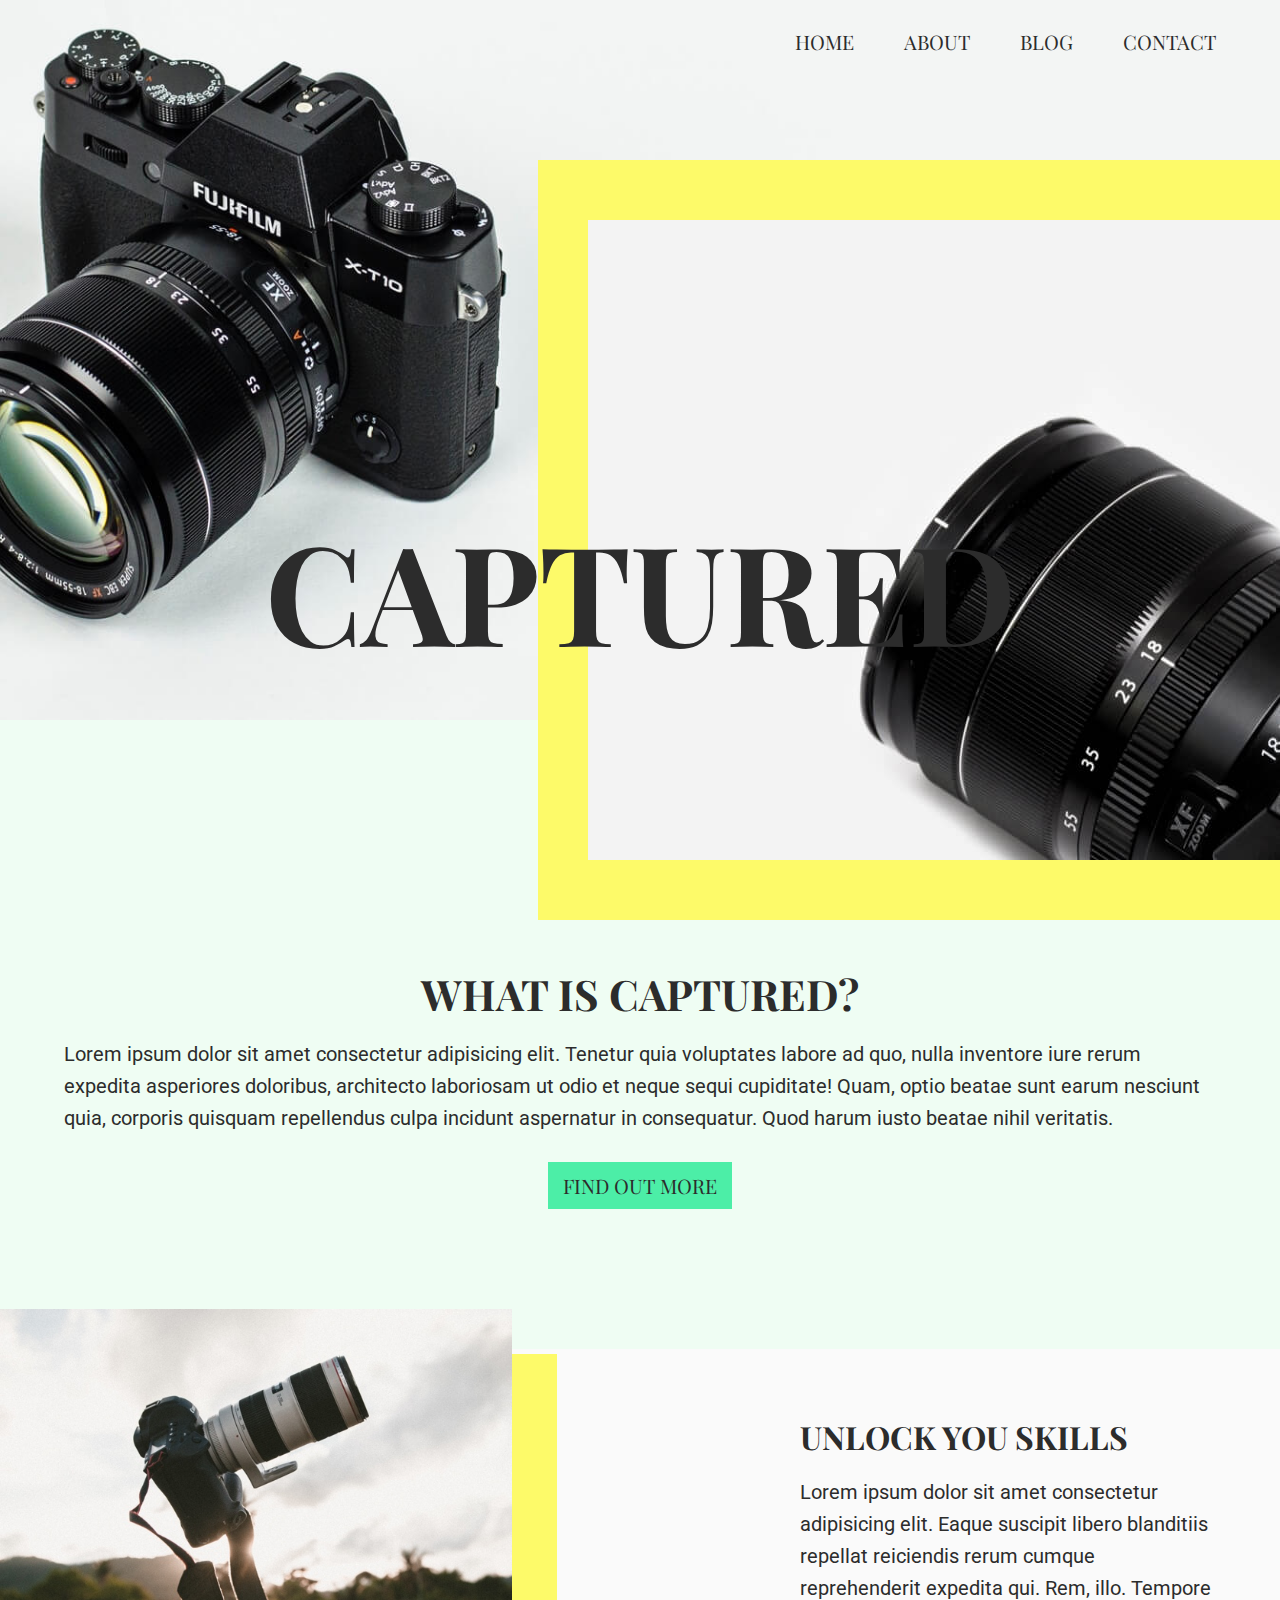
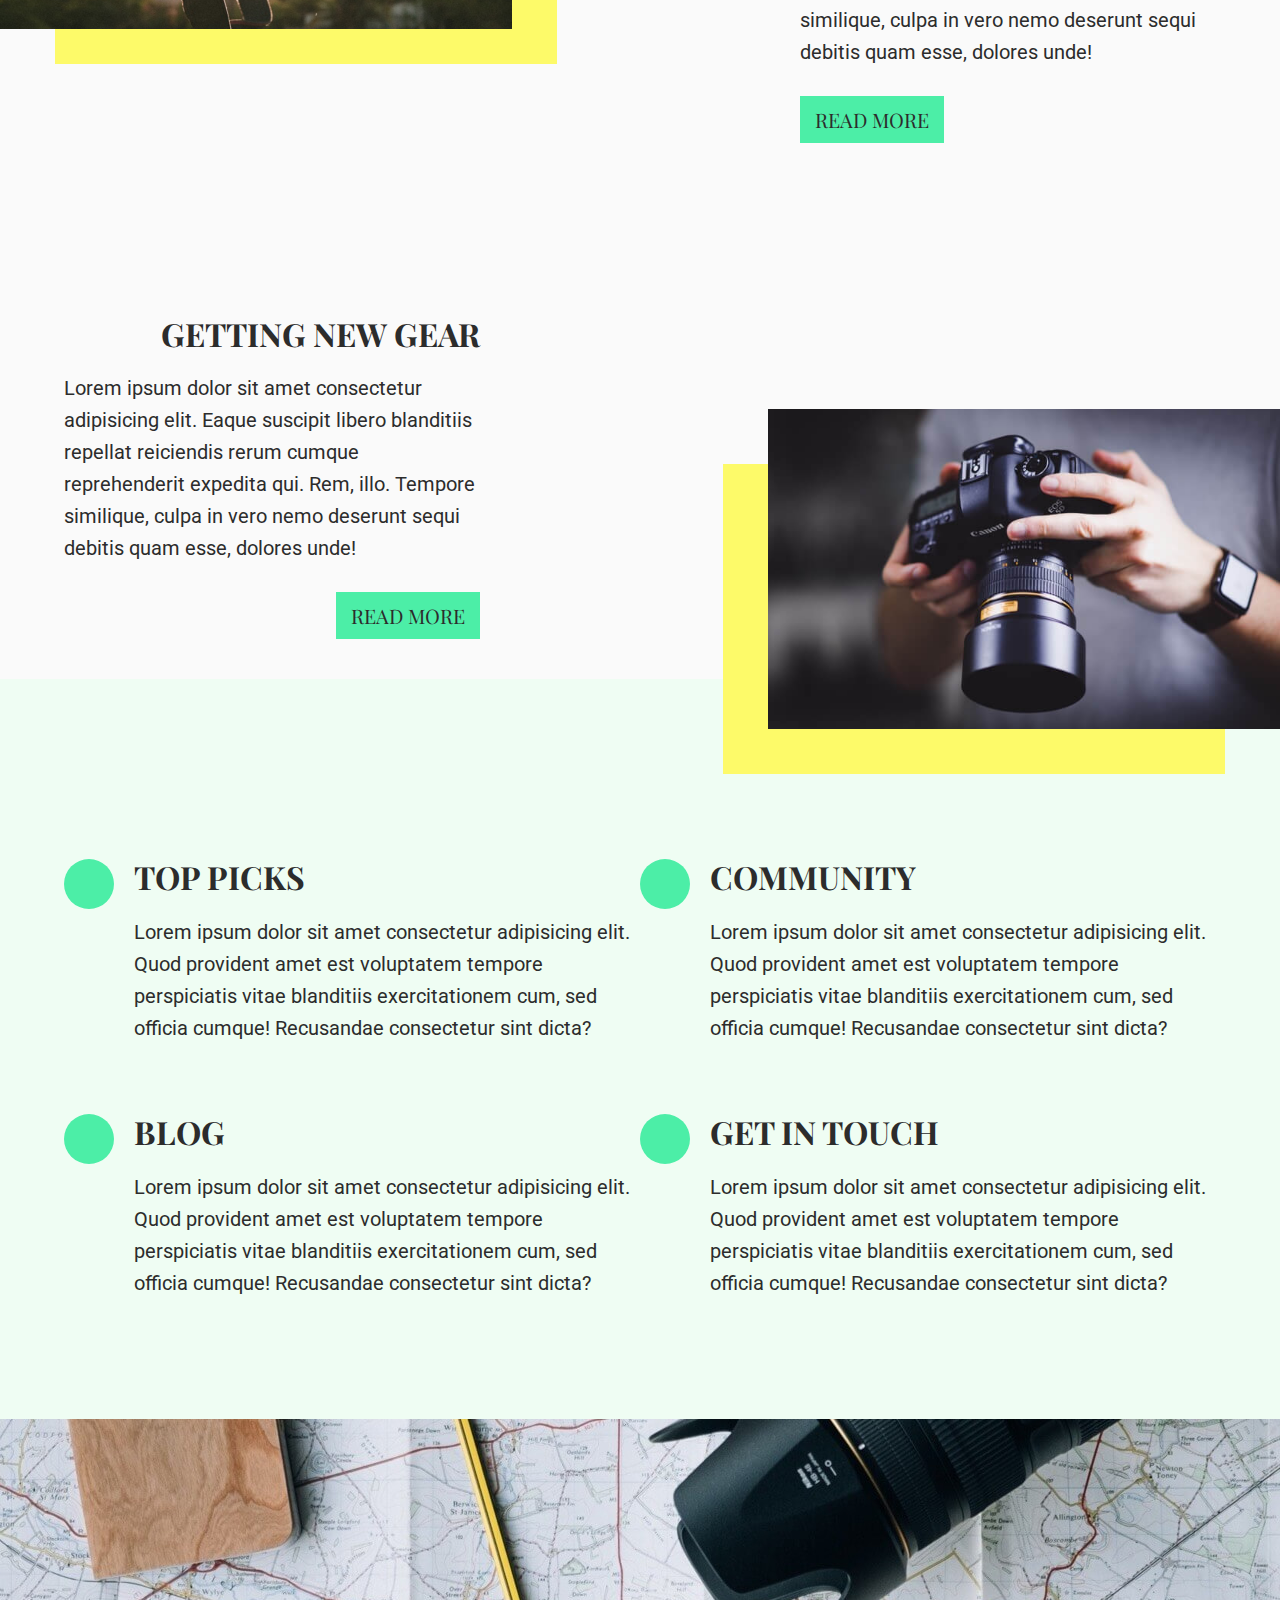
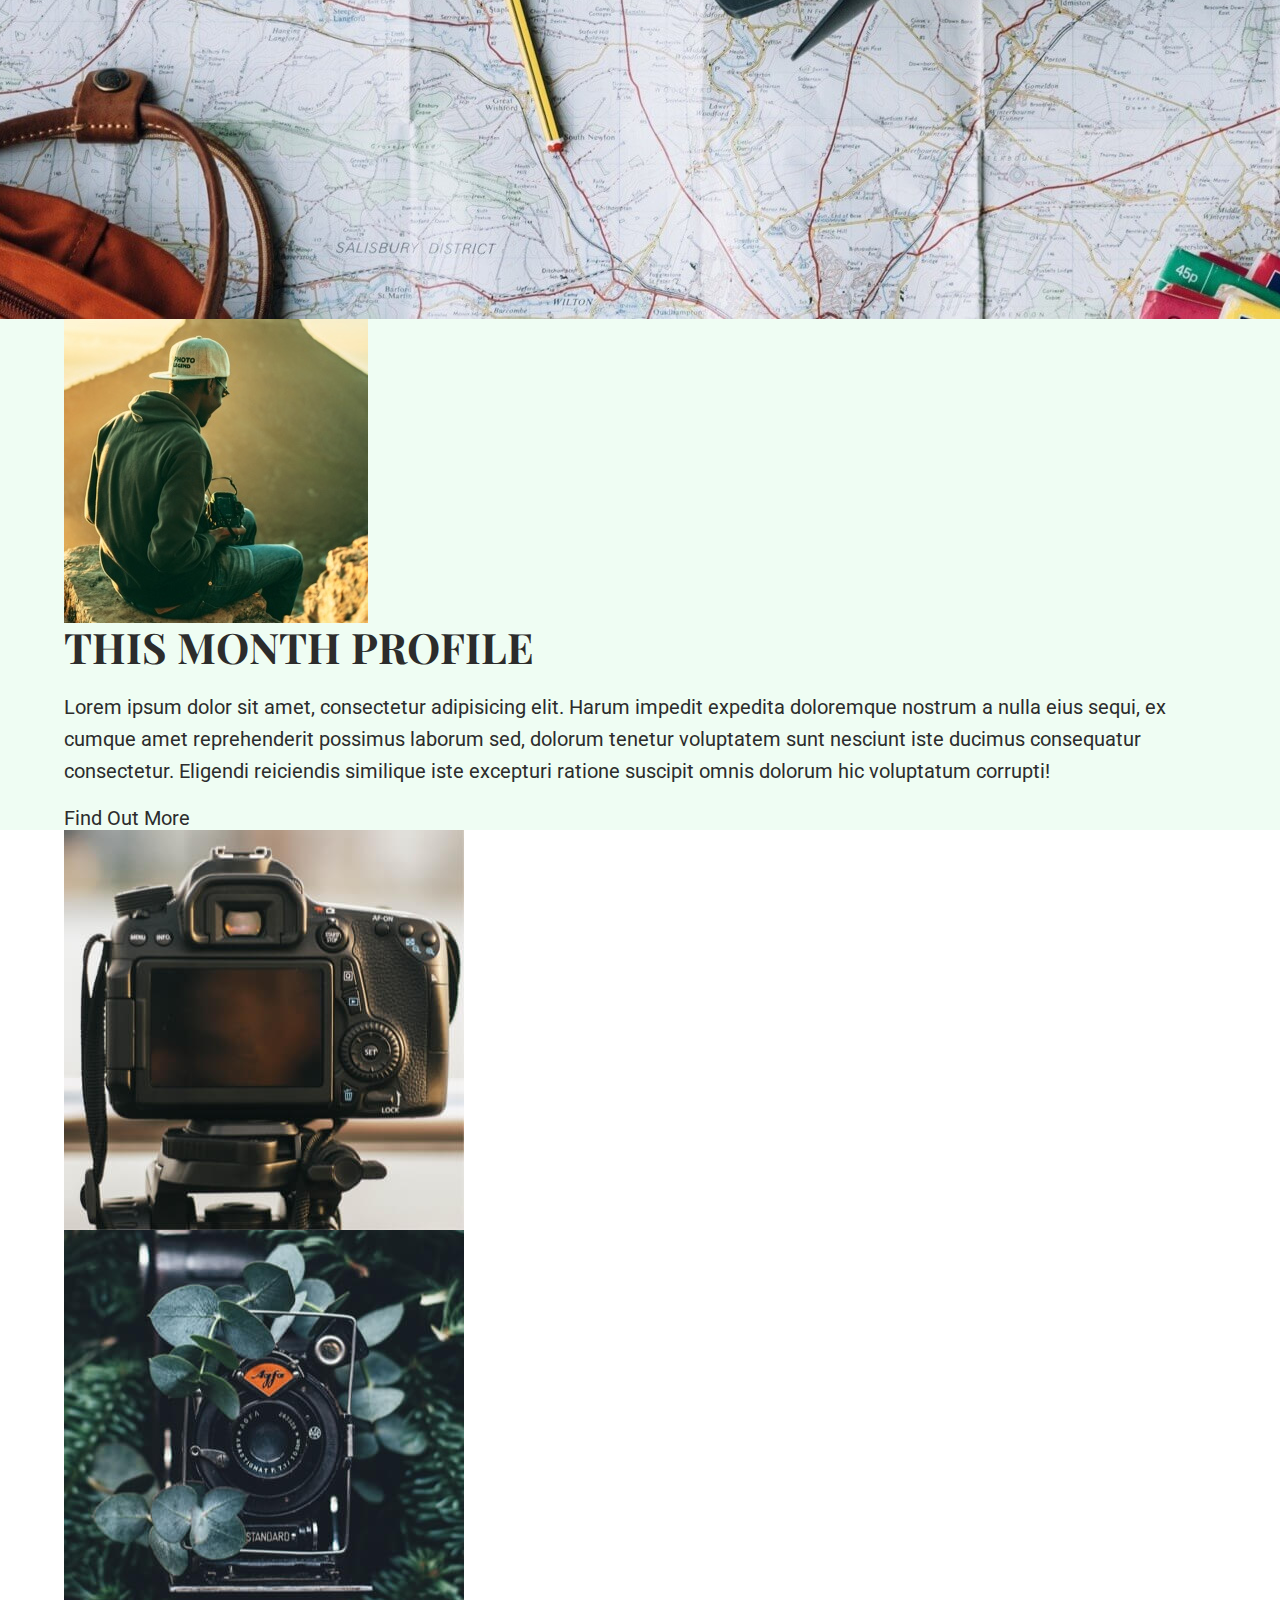
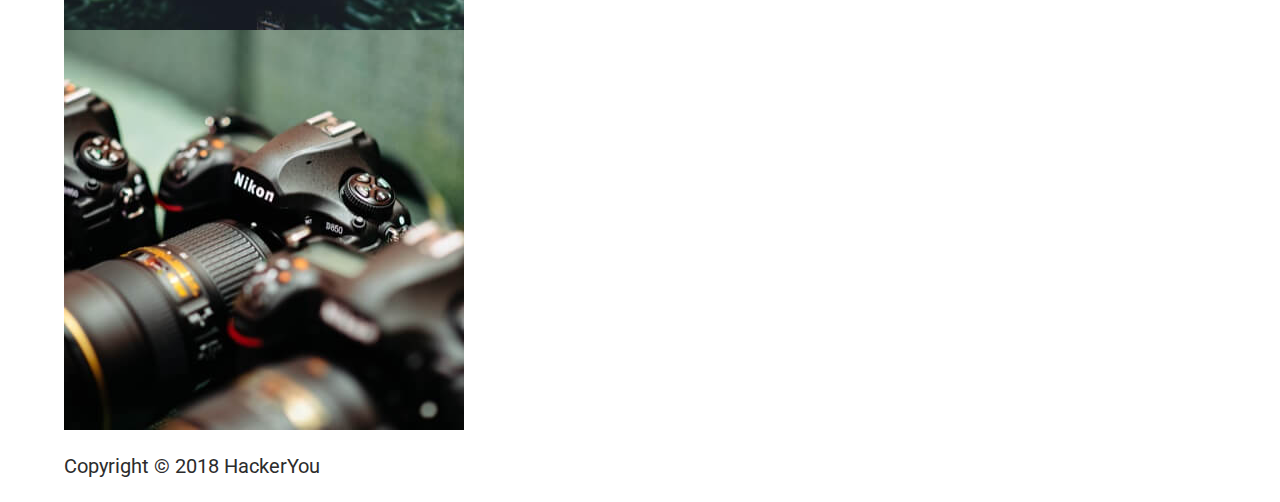
==== index.html @ d143cd6b "added banner image and profile partial" ====
<!DOCTYPE html>
<html lang="en">
  <head>
    <meta charset="UTF-8" />
    <meta http-equiv="X-UA-Compatible" content="IE=edge" />
    <meta name="viewport" content="width=device-width, initial-scale=1.0" />
    <!-- FONT AWESOME -->
    <link
      rel="stylesheet"
      href="https://cdnjs.cloudflare.com/ajax/libs/font-awesome/6.1.1/css/all.min.css"
      integrity="sha512-KfkfwYDsLkIlwQp6LFnl8zNdLGxu9YAA1QvwINks4PhcElQSvqcyVLLD9aMhXd13uQjoXtEKNosOWaZqXgel0g=="
      crossorigin="anonymous"
      referrerpolicy="no-referrer"
    />
    <link rel="stylesheet" href="./styles/style.css" />

    <title>Captured</title>
  </head>
  <body>
    <!-- HEADER -->
    <header class="homeHeader">
      <div class="wrapper">
        <nav>
          <ul>
            <li><a href="#">Home</a></li>
            <li><a href="#about">About</a></li>
            <li><a href="./blog.html">Blog</a></li>
            <li><a href="./contact.html">Contact</a></li>
          </ul>
        </nav>

        <h1>Captured</h1>
        <div class="imgContainer">
          <img src="./assets/header-box-image.jpg" alt="" />
        </div>
      </div>
    </header>

    <main id="mainContent">
      <!-- ABOUT SECTION -->
      <section class="about" id="about">
        <div class="wrapper">
          <h2>what is captured?</h2>
          <p>
            Lorem ipsum dolor sit amet consectetur adipisicing elit. Tenetur
            quia voluptates labore ad quo, nulla inventore iure rerum expedita
            asperiores doloribus, architecto laboriosam ut odio et neque sequi
            cupiditate! Quam, optio beatae sunt earum nesciunt quia, corporis
            quisquam repellendus culpa incidunt aspernatur in consequatur. Quod
            harum iusto beatae nihil veritatis.
          </p>
          <a href="#" class="button">Find out more</a>
        </div>
      </section>

      <!-- BLOG SECTION -->
      <section class="blog">
        <div class="wrapper">
          <div class="row rowOne">
            <div class="imgContainer">
              <img src="./assets/left-image.jpg" alt="A camera on a tripod" />
            </div>
            <div class="textContainer">
              <h3>Unlock you skills</h3>
              <p>
                Lorem ipsum dolor sit amet consectetur adipisicing elit. Eaque
                suscipit libero blanditiis repellat reiciendis rerum cumque
                reprehenderit expedita qui. Rem, illo. Tempore similique, culpa
                in vero nemo deserunt sequi debitis quam esse, dolores unde!
              </p>
              <a href="#" class="button">Read more</a>
            </div>
          </div>
          <div class="row rowTwo">
            <div class="textContainer">
              <h3>Getting new gear</h3>
              <p>
                Lorem ipsum dolor sit amet consectetur adipisicing elit. Eaque
                suscipit libero blanditiis repellat reiciendis rerum cumque
                reprehenderit expedita qui. Rem, illo. Tempore similique, culpa
                in vero nemo deserunt sequi debitis quam esse, dolores unde!
              </p>
              <div class="btnContainer">
                <a href="#" class="button">Read more</a>
              </div>
            </div>
            <div class="imgContainer">
              <img
                src="./assets/right-image.jpg"
                alt="A person holding a camera point down"
              />
            </div>
          </div>
        </div>
      </section>
      <section class="info">
        <div class="wrapper">
          <div class="infoContainer">
            <div class="iconContainer">
              <i class="fa-solid fa-camera"></i>
            </div>
            <div class="textContainer">
              <h3>Top Picks</h3>
              <p>
                Lorem ipsum dolor sit amet consectetur adipisicing elit. Quod
                provident amet est voluptatem tempore perspiciatis vitae
                blanditiis exercitationem cum, sed officia cumque! Recusandae
                consectetur sint dicta?
              </p>
            </div>
          </div>
          <div class="infoContainer">
            <div class="iconContainer">
              <i class="fa-solid fa-users"></i>
            </div>
            <div class="textContainer">
              <h3>Community</h3>
              <p>
                Lorem ipsum dolor sit amet consectetur adipisicing elit. Quod
                provident amet est voluptatem tempore perspiciatis vitae
                blanditiis exercitationem cum, sed officia cumque! Recusandae
                consectetur sint dicta?
              </p>
            </div>
          </div>
          <div class="infoContainer">
            <div class="iconContainer">
              <i class="fa-solid fa-file"></i>
            </div>
            <div class="textContainer">
              <h3>Blog</h3>
              <p>
                Lorem ipsum dolor sit amet consectetur adipisicing elit. Quod
                provident amet est voluptatem tempore perspiciatis vitae
                blanditiis exercitationem cum, sed officia cumque! Recusandae
                consectetur sint dicta?
              </p>
            </div>
          </div>
          <div class="infoContainer">
            <div class="iconContainer">
              <i class="fa-solid fa-phone"></i>
            </div>
            <div class="textContainer">
              <h3>Get in Touch</h3>
              <p>
                Lorem ipsum dolor sit amet consectetur adipisicing elit. Quod
                provident amet est voluptatem tempore perspiciatis vitae
                blanditiis exercitationem cum, sed officia cumque! Recusandae
                consectetur sint dicta?
              </p>
            </div>
          </div>
        </div>
      </section>

      <!-- Profile -->

      <section class="profile" id="profile">
        <div class="bannerContainer"></div>
        <div class="wrapper">
          <div class="imgContainer">
            <img src="./assets/small-box.jpg" alt="" />
          </div>
          <div class="textContainer">
            <h2>This month profile</h2>
            <p>
              Lorem ipsum dolor sit amet, consectetur adipisicing elit. Harum
              impedit expedita doloremque nostrum a nulla eius sequi, ex cumque
              amet reprehenderit possimus laborum sed, dolorum tenetur
              voluptatem sunt nesciunt iste ducimus consequatur consectetur.
              Eligendi reiciendis similique iste excepturi ratione suscipit
              omnis dolorum hic voluptatum corrupti!
            </p>
            <a href="#" class="buton">Find Out More</a>
          </div>
        </div>
      </section>

      <!-- Gallery -->
      <section class="gallery" id="gallery">
        <div class="wrapper">
          <div class="imgContainer">
            <img src="./assets/gallery-image-1.jpg" alt="" />
          </div>
          <div class="imgContainer">
            <img src="./assets/gallery-image-2.jpg" alt="" />
          </div>
          <div class="imgContainer">
            <img src="./assets/gallery-image-3.jpg" alt="" />
          </div>
        </div>
      </section>
    </main>

    <footer>
      <div class="wrapper">
        <p>Copyright © 2018 HackerYou</p>
      </div>
    </footer>
  </body>
</html>
---- styles/style.css ----
@import url("https://fonts.googleapis.com/css2?family=Playfair+Display:ital,wght@1,700&family=Roboto&display=swap");
html {
  line-height: 1.15;
  -ms-text-size-adjust: 100%;
  -webkit-text-size-adjust: 100%;
}

body {
  margin: 0;
}

article,
aside,
footer,
header,
nav,
section {
  display: block;
}

h1 {
  font-size: 2em;
  margin: 0.67em 0;
}

figcaption,
figure,
main {
  display: block;
}

figure {
  margin: 1em 40px;
}

hr {
  -webkit-box-sizing: content-box;
          box-sizing: content-box;
  height: 0;
  overflow: visible;
}

pre {
  font-family: monospace, monospace;
  font-size: 1em;
}

a {
  background-color: transparent;
  -webkit-text-decoration-skip: objects;
}

abbr[title] {
  border-bottom: none;
  text-decoration: underline;
  -webkit-text-decoration: underline dotted;
          text-decoration: underline dotted;
}

b,
strong {
  font-weight: inherit;
}

b,
strong {
  font-weight: bolder;
}

code,
kbd,
samp {
  font-family: monospace, monospace;
  font-size: 1em;
}

dfn {
  font-style: italic;
}

mark {
  background-color: #ff0;
  color: #000;
}

small {
  font-size: 80%;
}

sub,
sup {
  font-size: 75%;
  line-height: 0;
  position: relative;
  vertical-align: baseline;
}

sub {
  bottom: -0.25em;
}

sup {
  top: -0.5em;
}

audio,
video {
  display: inline-block;
}

audio:not([controls]) {
  display: none;
  height: 0;
}

img {
  border-style: none;
}

svg:not(:root) {
  overflow: hidden;
}

button,
input,
optgroup,
select,
textarea {
  font-family: sans-serif;
  font-size: 100%;
  line-height: 1.15;
  margin: 0;
}

button,
input {
  overflow: visible;
}

button,
select {
  text-transform: none;
}

button,
html [type=button],
[type=reset],
[type=submit] {
  -webkit-appearance: button;
}

button::-moz-focus-inner,
[type=button]::-moz-focus-inner,
[type=reset]::-moz-focus-inner,
[type=submit]::-moz-focus-inner {
  border-style: none;
  padding: 0;
}

button:-moz-focusring,
[type=button]:-moz-focusring,
[type=reset]:-moz-focusring,
[type=submit]:-moz-focusring {
  outline: 1px dotted ButtonText;
}

fieldset {
  padding: 0.35em 0.75em 0.625em;
}

legend {
  -webkit-box-sizing: border-box;
          box-sizing: border-box;
  color: inherit;
  display: table;
  max-width: 100%;
  padding: 0;
  white-space: normal;
}

progress {
  display: inline-block;
  vertical-align: baseline;
}

textarea {
  overflow: auto;
}

[type=checkbox],
[type=radio] {
  -webkit-box-sizing: border-box;
          box-sizing: border-box;
  padding: 0;
}

[type=number]::-webkit-inner-spin-button,
[type=number]::-webkit-outer-spin-button {
  height: auto;
}

[type=search] {
  -webkit-appearance: textfield;
  outline-offset: -2px;
}

[type=search]::-webkit-search-cancel-button,
[type=search]::-webkit-search-decoration {
  -webkit-appearance: none;
}

::-webkit-file-upload-button {
  -webkit-appearance: button;
  font: inherit;
}

details,
menu {
  display: block;
}

summary {
  display: list-item;
}

canvas {
  display: inline-block;
}

template {
  display: none;
}

[hidden] {
  display: none;
}

* {
  -webkit-box-sizing: border-box;
  box-sizing: border-box;
}

.sr-only {
  position: absolute;
  width: 1px;
  height: 1px;
  margin: -1px;
  border: 0;
  padding: 0;
  white-space: nowrap;
  -webkit-clip-path: inset(100%);
          clip-path: inset(100%);
  clip: rect(0 0 0 0);
  overflow: hidden;
}

html {
  font-size: 125%;
}

body {
  font-family: "Roboto", sans-serif;
  font-weight: normal;
  color: #2c2c2c;
  font-size: 1rem;
}

h1,
h2,
h3,
h4,
blockquote {
  font-family: "Playfair Display", serif;
  font-weight: bold;
  color: #2c2c2c;
  margin: 0;
  text-transform: uppercase;
}

h1 {
  font-size: 6.9rem;
}

h2 {
  font-size: 2.1rem;
}

h3 {
  font-size: 1.6rem;
}

p {
  line-height: 32px;
}

ul,
li,
a,
input {
  margin: 0;
  padding: 0;
}

ul {
  list-style: none;
}

a {
  text-decoration: none;
  color: inherit;
}

button {
  background-color: transparent;
  border: none;
  padding: 0;
  cursor: pointer;
}

img {
  max-width: 100%;
  display: block;
}

.wrapper {
  max-width: 1280px;
  width: 90%;
  margin: 0 auto;
}

.button {
  background-color: #4ceea7;
  font-family: "Playfair Display", serif;
  padding: 10px 15px;
  text-transform: uppercase;
}

.homeHeader {
  background-image: url("../assets/header-image.jpg");
  background-size: cover;
  background-repeat: no-repeat;
  background-position: center;
  height: 80vh;
  padding: 30px 0 50px 0;
  position: relative;
}
.homeHeader .wrapper {
  display: -webkit-box;
  display: -ms-flexbox;
  display: flex;
  -webkit-box-orient: vertical;
  -webkit-box-direction: normal;
      -ms-flex-direction: column;
          flex-direction: column;
  -webkit-box-pack: justify;
      -ms-flex-pack: justify;
          justify-content: space-between;
  height: 100%;
}
.homeHeader nav {
  display: -webkit-box;
  display: -ms-flexbox;
  display: flex;
  -webkit-box-pack: end;
      -ms-flex-pack: end;
          justify-content: flex-end;
}
.homeHeader ul {
  display: -webkit-box;
  display: -ms-flexbox;
  display: flex;
  font-family: "Playfair Display", serif;
  text-transform: uppercase;
}
.homeHeader ul li:not(:last-child) {
  margin-right: 50px;
}
.homeHeader ul a:hover,
.homeHeader ul :focus {
  border-bottom: 4px solid #4ceea7;
}
.homeHeader h1 {
  text-align: center;
  z-index: 10;
}
.homeHeader .imgContainer {
  position: absolute;
  bottom: -200px;
  right: 0;
  border-top: 60px solid #fdfa69;
  border-bottom: 60px solid #fdfa69;
  border-left: 50px solid #fdfa69;
  border-right: none;
}
.homeHeader .imgContainer img {
  width: 100%;
}

.about {
  background-color: #effdf3;
  padding: 200px 0 150px 0;
}
.about .wrapper {
  margin-top: 50px;
  text-align: center;
}
.about .wrapper p {
  text-align: left;
  margin-bottom: 40px;
}

.blog {
  background-color: #fafafa;
  padding: 70px 0 50px 0;
  position: relative;
}
.blog .wrapper {
  display: -webkit-box;
  display: -ms-flexbox;
  display: flex;
  -webkit-box-orient: vertical;
  -webkit-box-direction: normal;
      -ms-flex-direction: column;
          flex-direction: column;
  height: 90vh;
  -webkit-box-pack: justify;
      -ms-flex-pack: justify;
          justify-content: space-between;
}
.blog .row {
  display: -webkit-box;
  display: -ms-flexbox;
  display: flex;
}
.blog .textContainer {
  width: 50%;
}
.blog p {
  margin-bottom: 40px;
}
.blog .rowOne {
  -webkit-box-pack: end;
      -ms-flex-pack: end;
          justify-content: flex-end;
}
.blog .rowOne .imgContainer {
  position: absolute;
  top: -40px;
  left: 0;
  width: 40%;
  -webkit-box-shadow: 50px 40px 0px -5px #fdfa69;
          box-shadow: 50px 40px 0px -5px #fdfa69;
}
.blog .rowOne .imgContainer img {
  width: 100%;
}
.blog .rowOne .textContainer {
  padding-left: 160px;
}
.blog .rowTwo {
  -webkit-box-pack: start;
      -ms-flex-pack: start;
          justify-content: flex-start;
}
.blog .rowTwo .imgContainer {
  position: absolute;
  bottom: -50px;
  right: 0;
  width: 40%;
  -webkit-box-shadow: -50px 50px 0px -5px #fdfa69;
          box-shadow: -50px 50px 0px -5px #fdfa69;
}
.blog .rowTwo .imgContainer img {
  width: 100%;
}
.blog .rowTwo .textContainer {
  padding-right: 160px;
}
.blog .rowTwo .textContainer h3 {
  text-align: right;
}
.blog .rowTwo .textContainer .btnContainer {
  text-align: right;
}

.info {
  padding: 130px 0 100px 0;
  background-color: #effdf3;
}
.info .wrapper {
  display: -webkit-box;
  display: -ms-flexbox;
  display: flex;
  -ms-flex-wrap: wrap;
      flex-wrap: wrap;
}
.info .infoContainer {
  width: 50%;
  display: -webkit-box;
  display: -ms-flexbox;
  display: flex;
  margin-top: 50px;
}
.info .iconContainer {
  margin-right: 20px;
}
.info i {
  display: -webkit-box;
  display: -ms-flexbox;
  display: flex;
  -webkit-box-pack: center;
      -ms-flex-pack: center;
          justify-content: center;
  -webkit-box-align: center;
      -ms-flex-align: center;
          align-items: center;
  font-size: 1.4rem;
  background-color: #4ceea7;
  border-radius: 50%;
  height: 50px;
  width: 50px;
}

.profile {
  background-color: #effdf3;
}
.profile .bannerContainer {
  height: 500px;
  width: 100%;
  background-image: url("../assets/banner.jpg");
  background-position: center;
  background-size: cover;
  background-repeat: no-repeat;
}
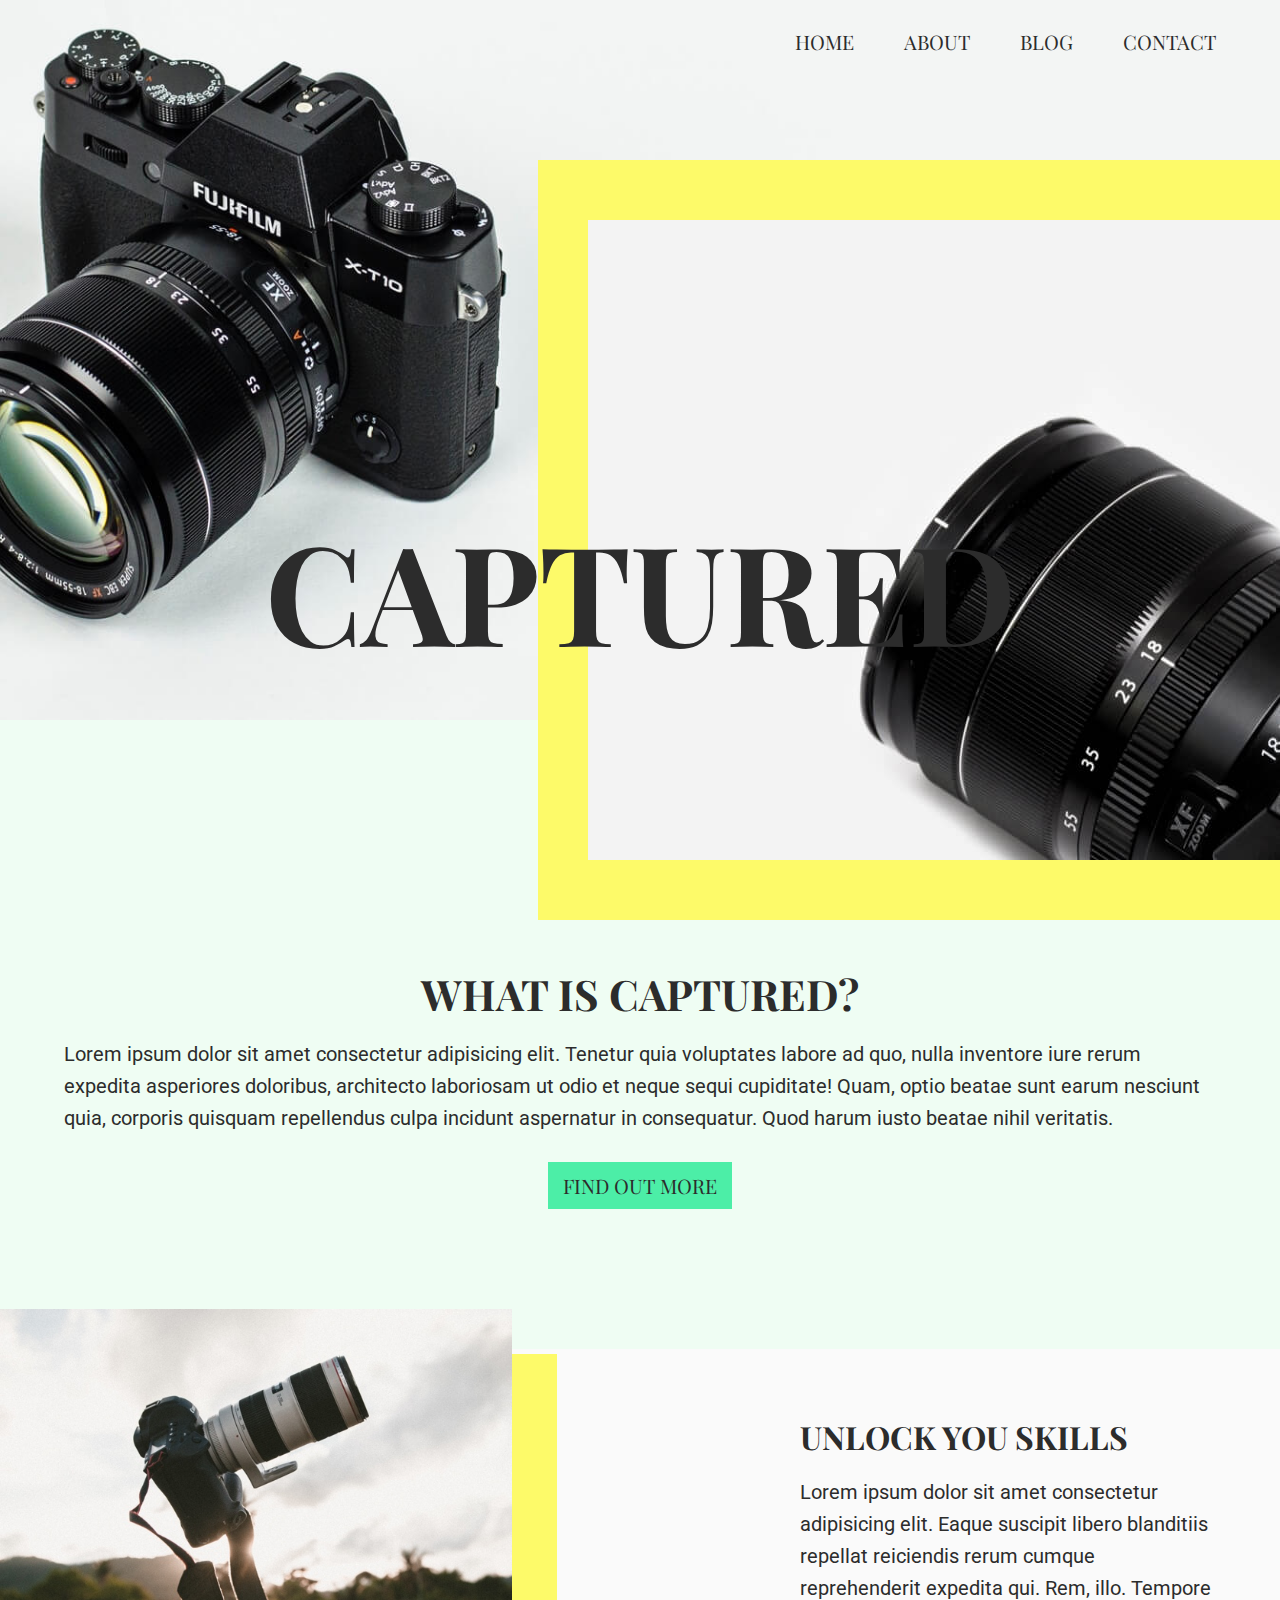
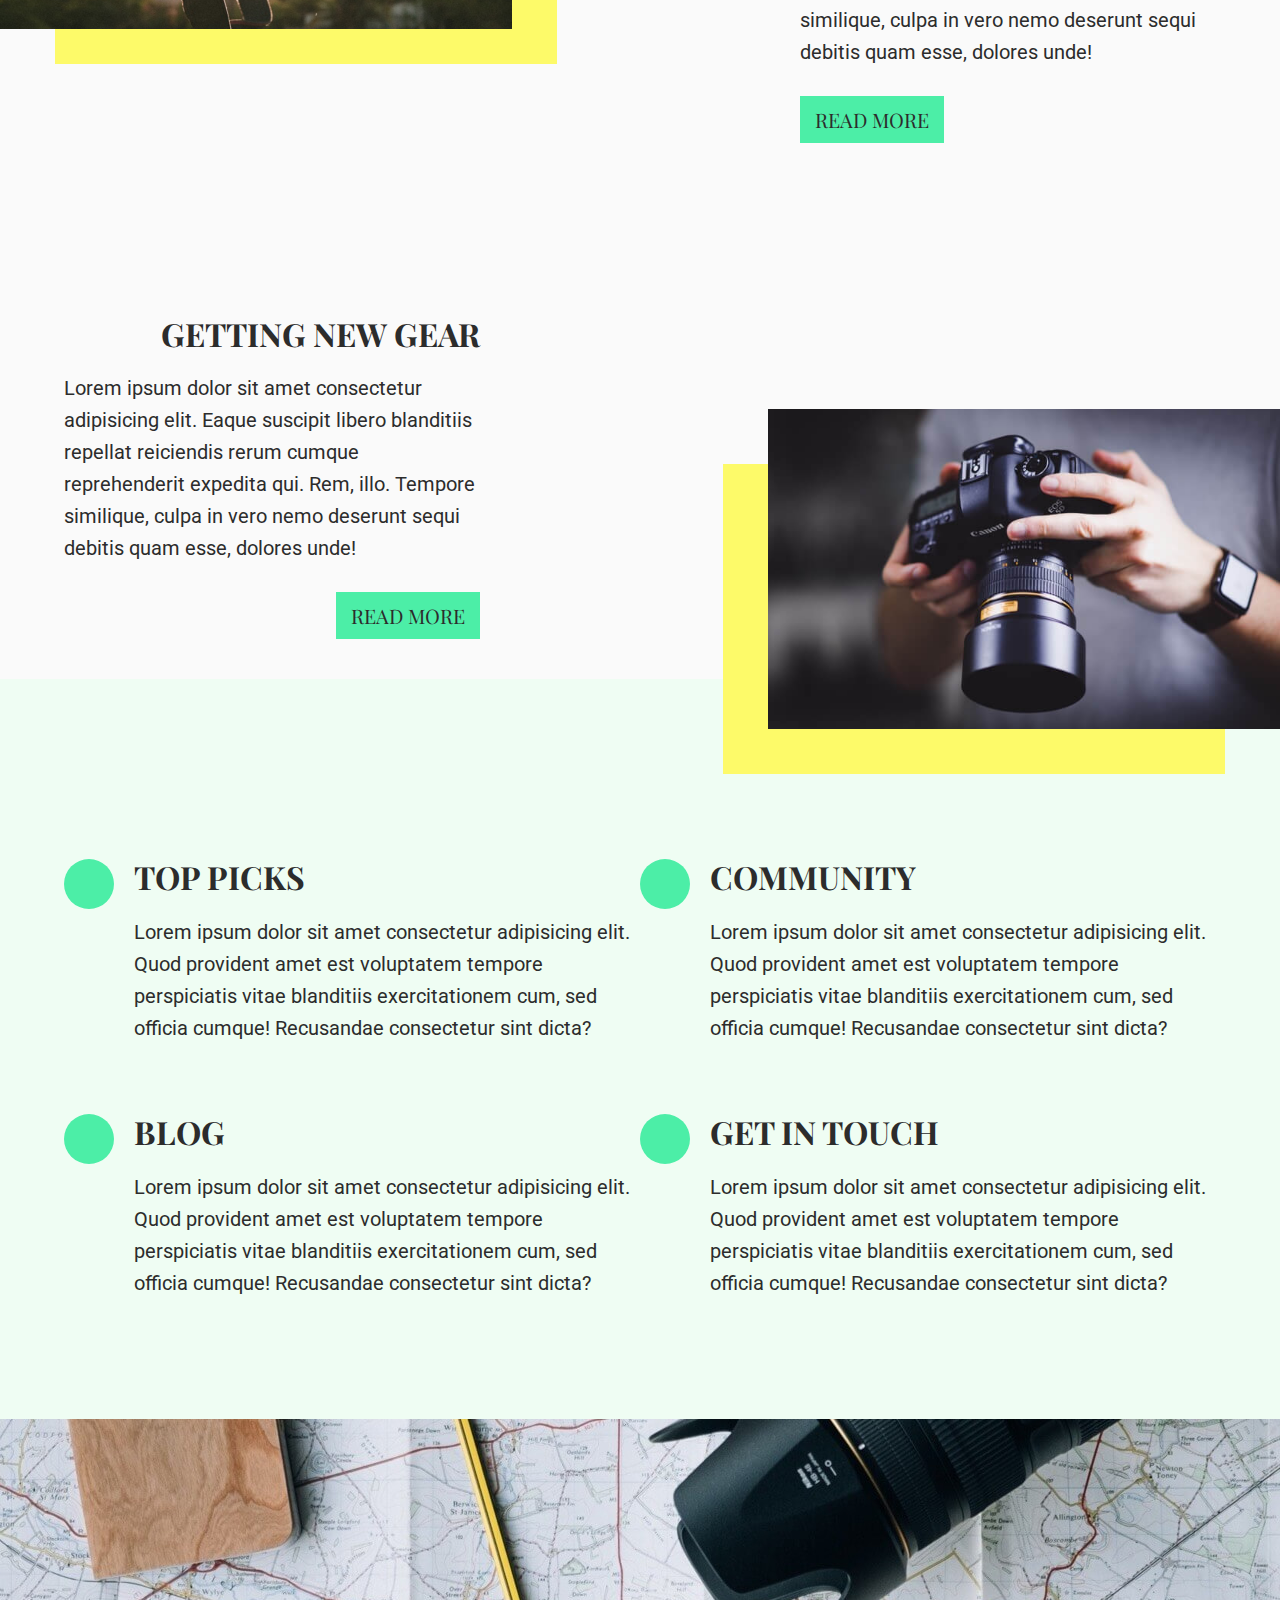
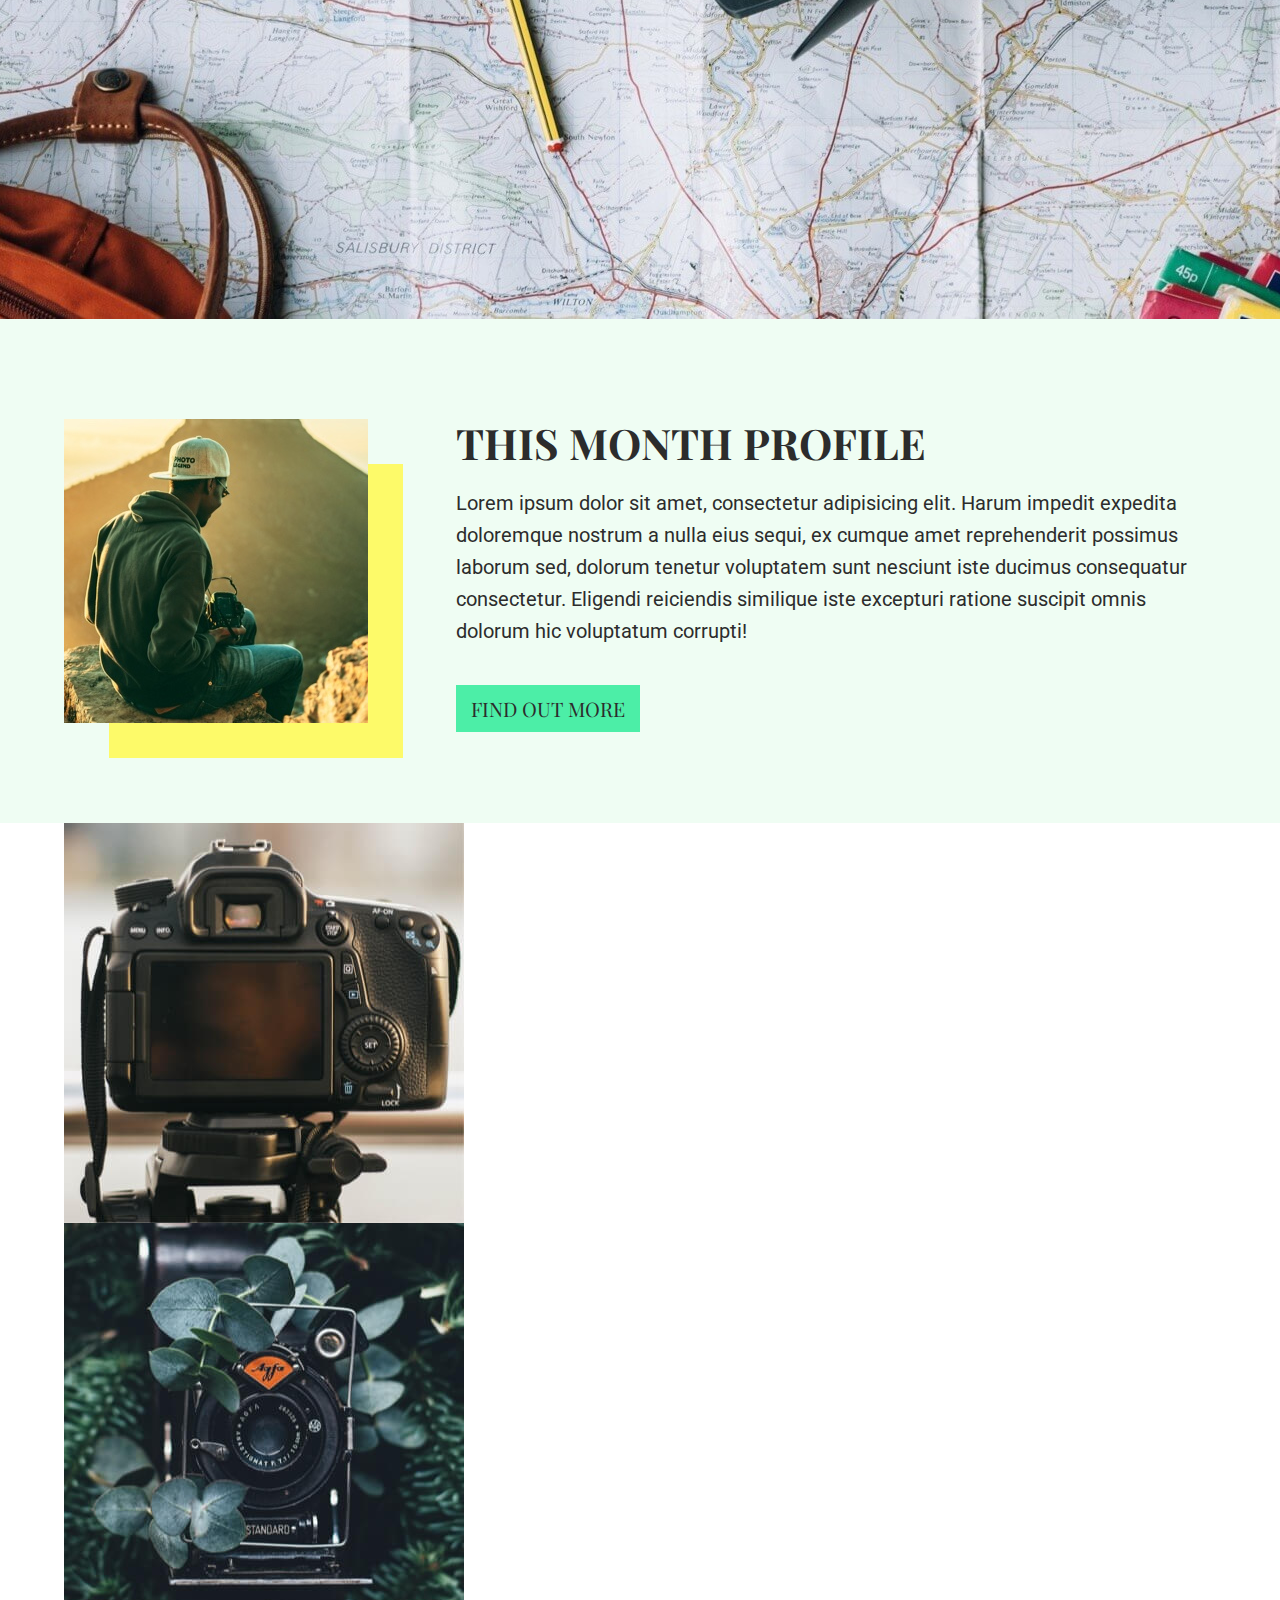
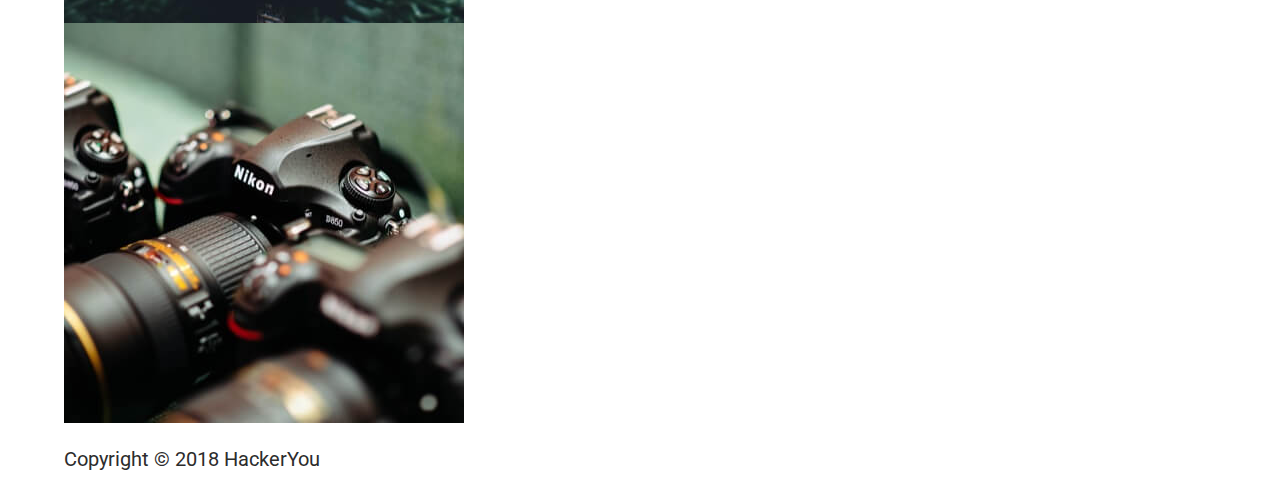
==== commit 04628d09: "added styles for profile section" ====
--- a/index.html
+++ b/index.html
@@ -172,7 +172,7 @@
               Eligendi reiciendis similique iste excepturi ratione suscipit
               omnis dolorum hic voluptatum corrupti!
             </p>
-            <a href="#" class="buton">Find Out More</a>
+            <a href="#" class="button">Find Out More</a>
           </div>
         </div>
       </section>
--- a/styles/style.css
+++ b/styles/style.css
@@ -531,4 +531,27 @@
   background-position: center;
   background-size: cover;
   background-repeat: no-repeat;
+}
+.profile .wrapper {
+  display: -webkit-box;
+  display: -ms-flexbox;
+  display: flex;
+  padding: 100px 0;
+  -webkit-box-pack: justify;
+      -ms-flex-pack: justify;
+          justify-content: space-between;
+}
+.profile .imgContainer {
+  min-width: 20%;
+}
+.profile .imgContainer img {
+  -webkit-box-shadow: 40px 40px 0px -5px #fdfa69;
+          box-shadow: 40px 40px 0px -5px #fdfa69;
+}
+.profile .textContainer {
+  width: 66%;
+}
+.profile p {
+  margin-bottom: 50px;
+  margin-right: 20px;
 }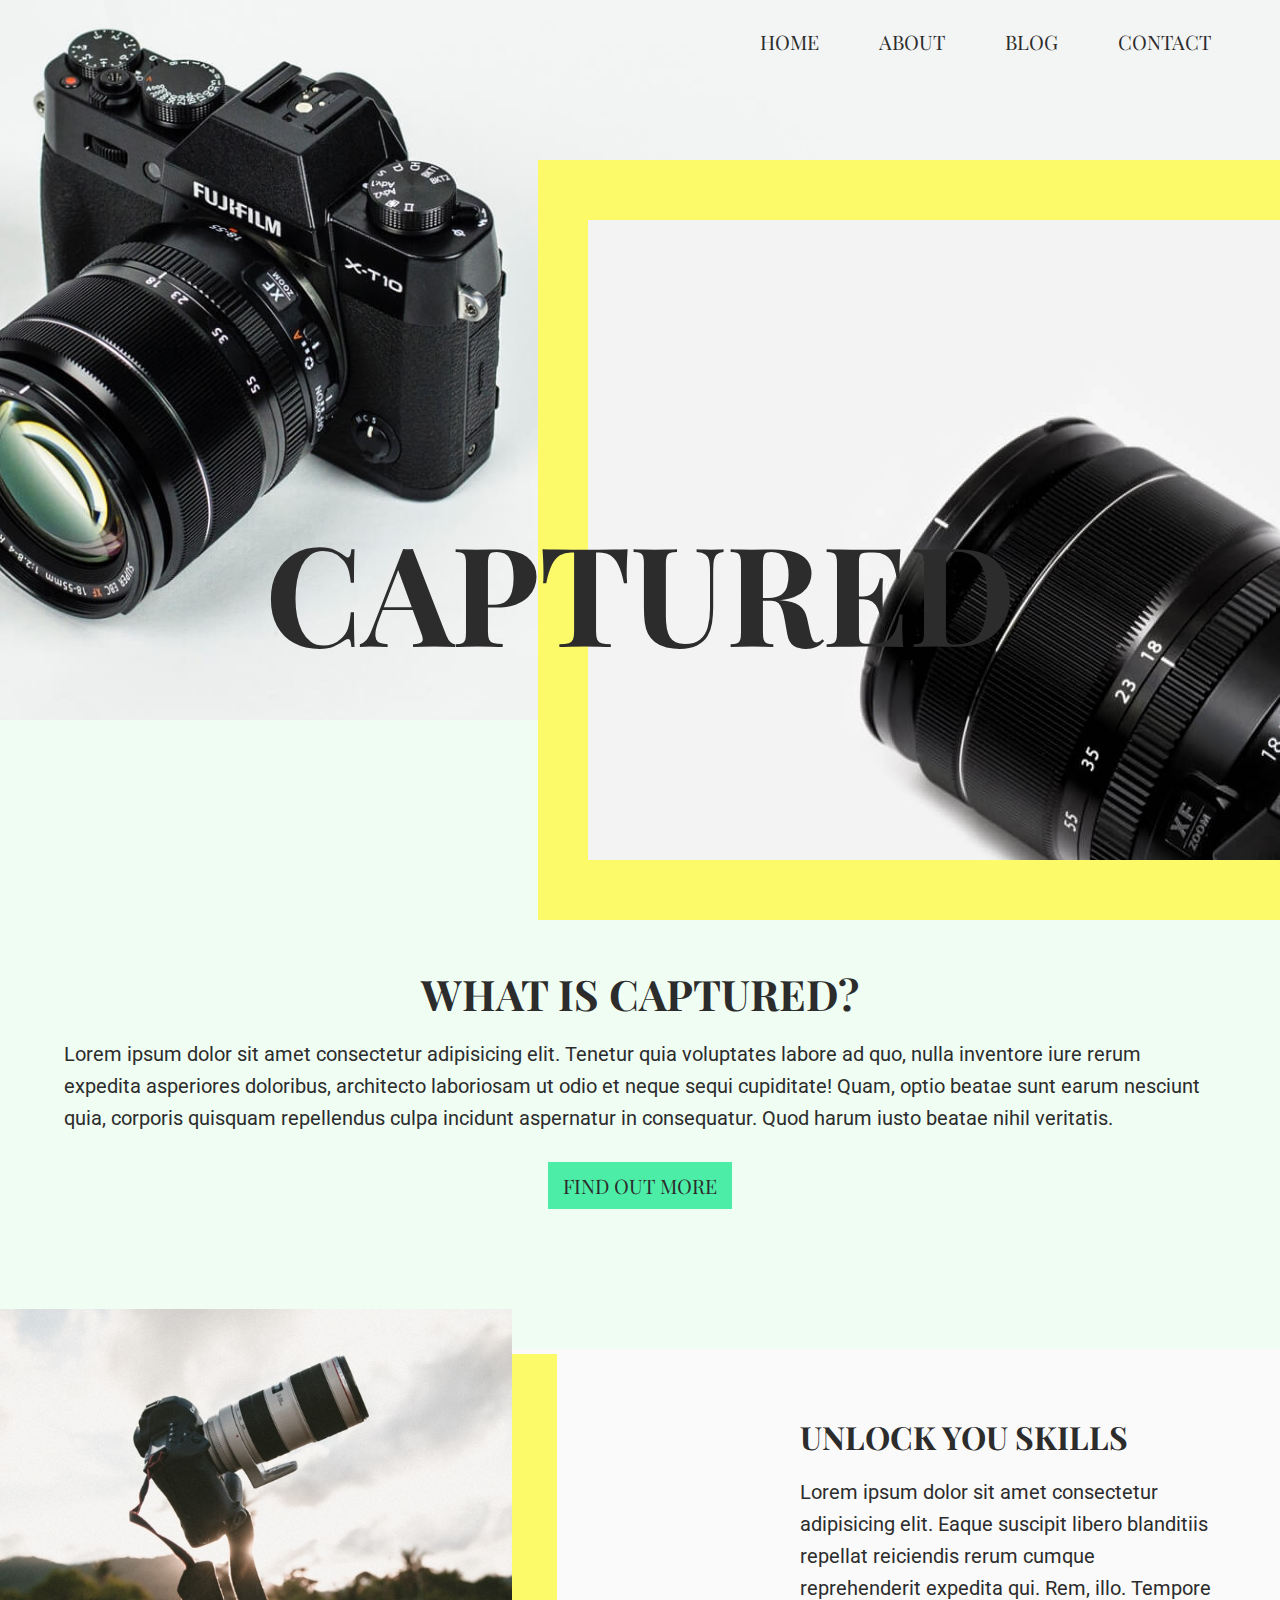
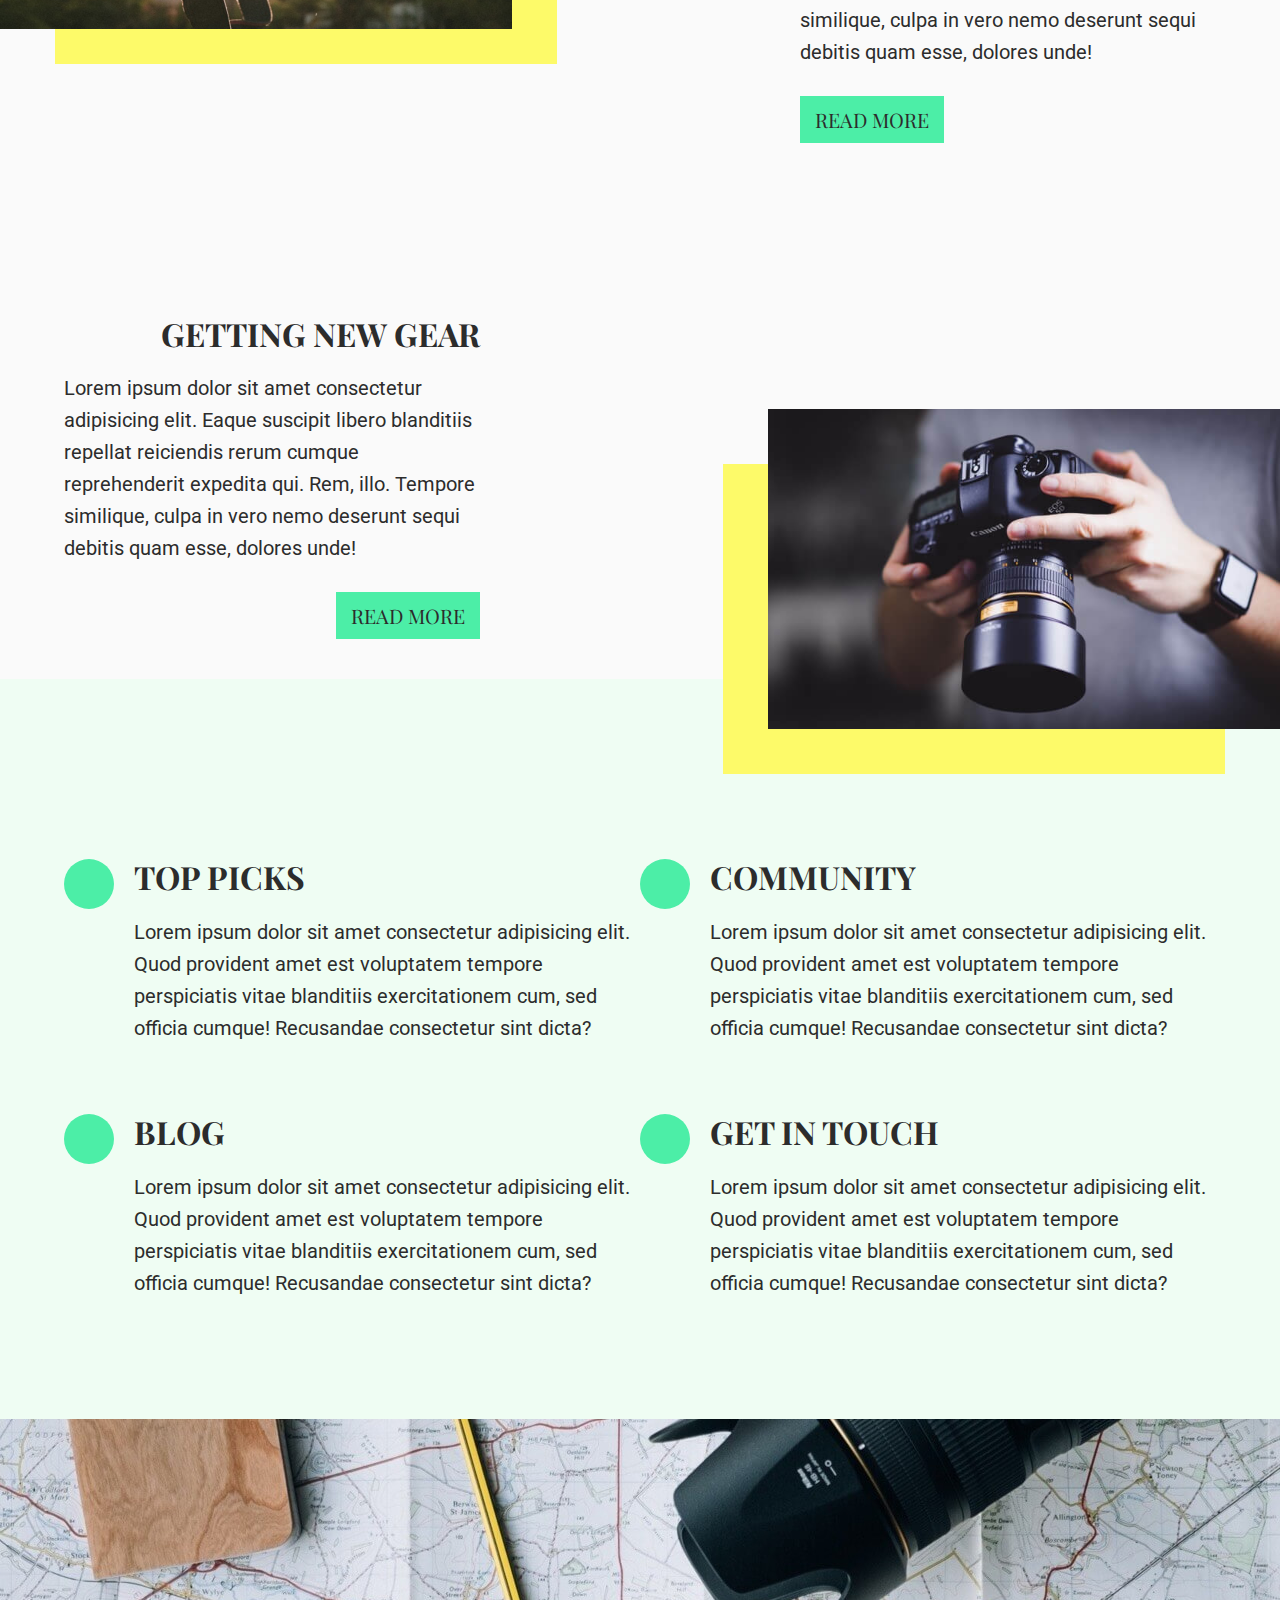
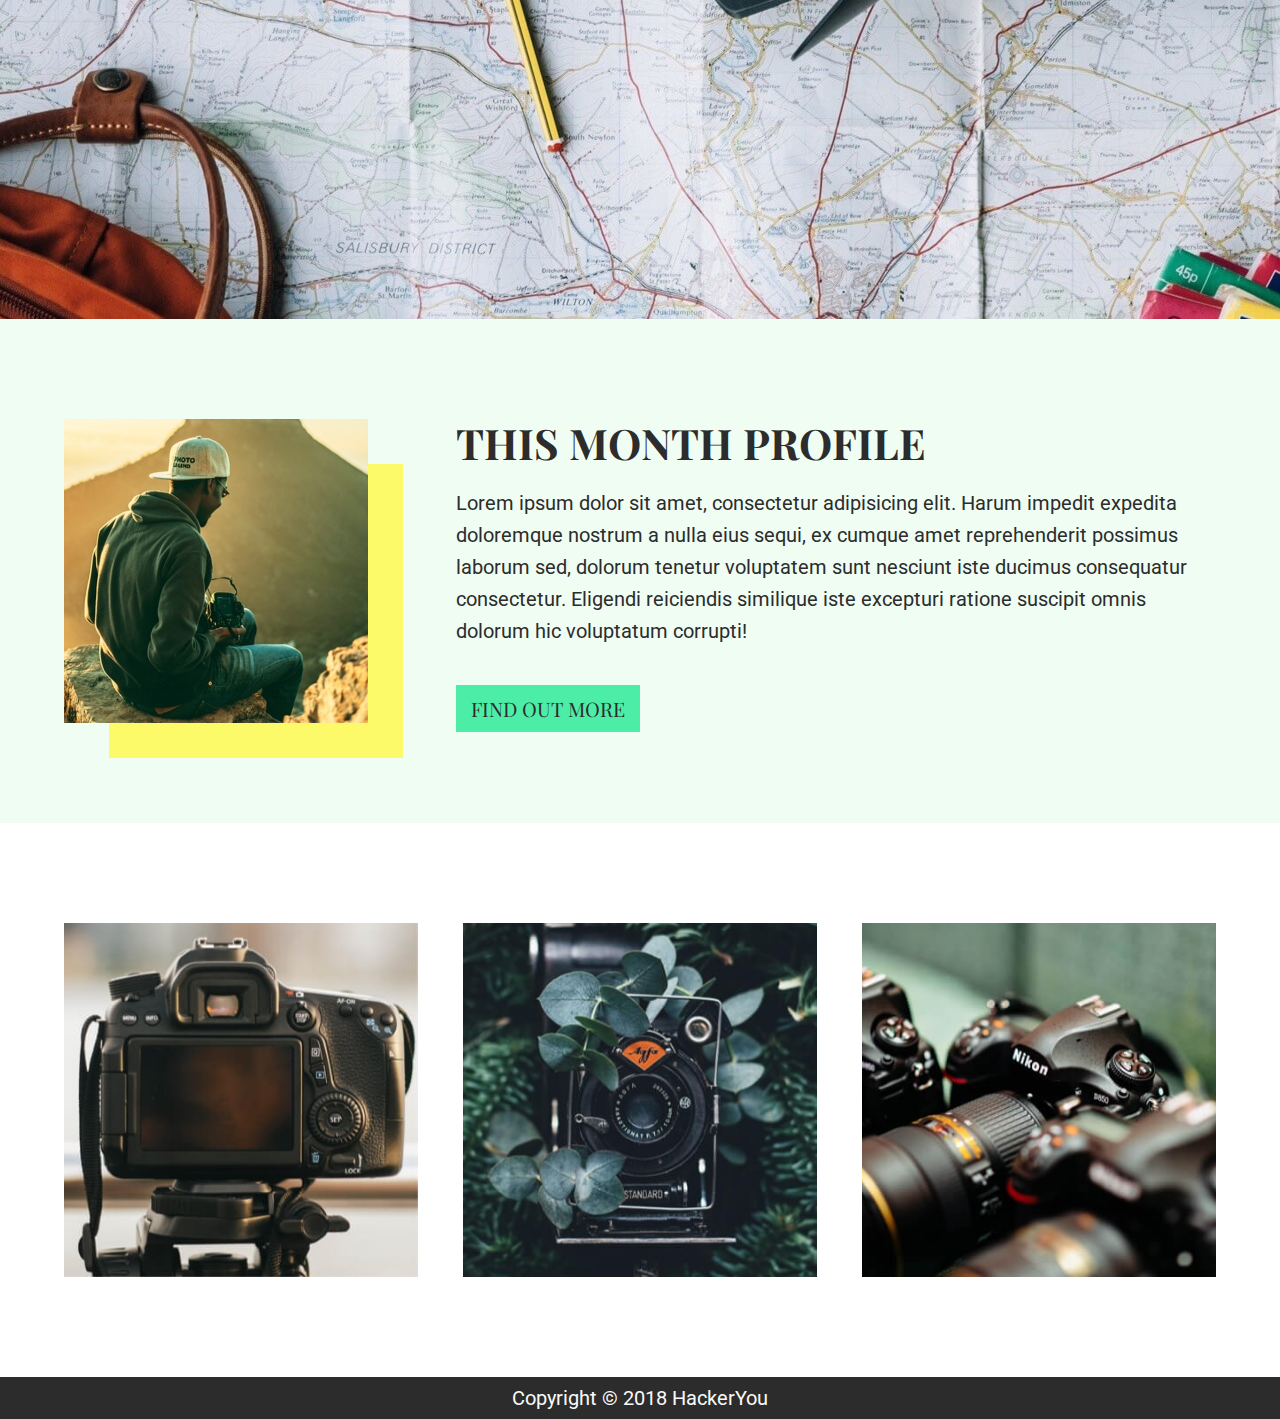
==== commit 1c367d8f: "updated sass file structure" ====
--- a/index.html
+++ b/index.html
@@ -193,7 +193,7 @@
       </section>
     </main>
 
-    <footer>
+    <footer class="footer">
       <div class="wrapper">
         <p>Copyright © 2018 HackerYou</p>
       </div>
--- a/styles/style.css
+++ b/styles/style.css
@@ -335,6 +335,50 @@
   text-transform: uppercase;
 }
 
+nav {
+  display: -webkit-box;
+  display: -ms-flexbox;
+  display: flex;
+  -webkit-box-pack: end;
+      -ms-flex-pack: end;
+          justify-content: flex-end;
+}
+nav ul {
+  display: -webkit-box;
+  display: -ms-flexbox;
+  display: flex;
+  font-family: "Playfair Display", serif;
+  text-transform: uppercase;
+}
+nav ul li:not(:last-child) {
+  margin-right: 50px;
+}
+nav ul a {
+  padding: 5px;
+  -webkit-transition: 0.3s border;
+  transition: 0.3s border;
+  position: relative;
+}
+nav ul a:before, nav ul a:after {
+  content: "";
+  position: absolute;
+  bottom: -10px;
+  left: 0;
+  width: 0px;
+  height: 5px;
+  margin: 5px 0 0;
+  -webkit-transition: all 0.2s ease-in-out;
+  transition: all 0.2s ease-in-out;
+  -webkit-transition-duration: 0.75s;
+          transition-duration: 0.75s;
+  opacity: 0;
+  background-color: #4ceea7;
+}
+nav ul a:hover::after, nav ul a:hover::before {
+  width: 100%;
+  opacity: 1;
+}
+
 .homeHeader {
   background-image: url("../assets/header-image.jpg");
   background-size: cover;
@@ -357,28 +401,6 @@
           justify-content: space-between;
   height: 100%;
 }
-.homeHeader nav {
-  display: -webkit-box;
-  display: -ms-flexbox;
-  display: flex;
-  -webkit-box-pack: end;
-      -ms-flex-pack: end;
-          justify-content: flex-end;
-}
-.homeHeader ul {
-  display: -webkit-box;
-  display: -ms-flexbox;
-  display: flex;
-  font-family: "Playfair Display", serif;
-  text-transform: uppercase;
-}
-.homeHeader ul li:not(:last-child) {
-  margin-right: 50px;
-}
-.homeHeader ul a:hover,
-.homeHeader ul :focus {
-  border-bottom: 4px solid #4ceea7;
-}
 .homeHeader h1 {
   text-align: center;
   z-index: 10;
@@ -438,6 +460,9 @@
 .blog p {
   margin-bottom: 40px;
 }
+.blog img {
+  width: 100%;
+}
 .blog .rowOne {
   -webkit-box-pack: end;
       -ms-flex-pack: end;
@@ -451,9 +476,6 @@
   -webkit-box-shadow: 50px 40px 0px -5px #fdfa69;
           box-shadow: 50px 40px 0px -5px #fdfa69;
 }
-.blog .rowOne .imgContainer img {
-  width: 100%;
-}
 .blog .rowOne .textContainer {
   padding-left: 160px;
 }
@@ -470,16 +492,13 @@
   -webkit-box-shadow: -50px 50px 0px -5px #fdfa69;
           box-shadow: -50px 50px 0px -5px #fdfa69;
 }
-.blog .rowTwo .imgContainer img {
-  width: 100%;
-}
 .blog .rowTwo .textContainer {
   padding-right: 160px;
 }
-.blog .rowTwo .textContainer h3 {
+.blog .rowTwo h3 {
   text-align: right;
 }
-.blog .rowTwo .textContainer .btnContainer {
+.blog .rowTwo .btnContainer {
   text-align: right;
 }
 
@@ -554,4 +573,29 @@
 .profile p {
   margin-bottom: 50px;
   margin-right: 20px;
+}
+
+.gallery {
+  padding: 100px 0;
+}
+.gallery .wrapper {
+  display: -webkit-box;
+  display: -ms-flexbox;
+  display: flex;
+  -webkit-box-pack: justify;
+      -ms-flex-pack: justify;
+          justify-content: space-between;
+}
+.gallery .imgContainer {
+  width: calc(33.3333333333% - 30px);
+}
+
+.footer {
+  background-color: #2c2c2c;
+  padding: 5px 0;
+}
+.footer p {
+  margin: 0;
+  color: #fafafa;
+  text-align: center;
 }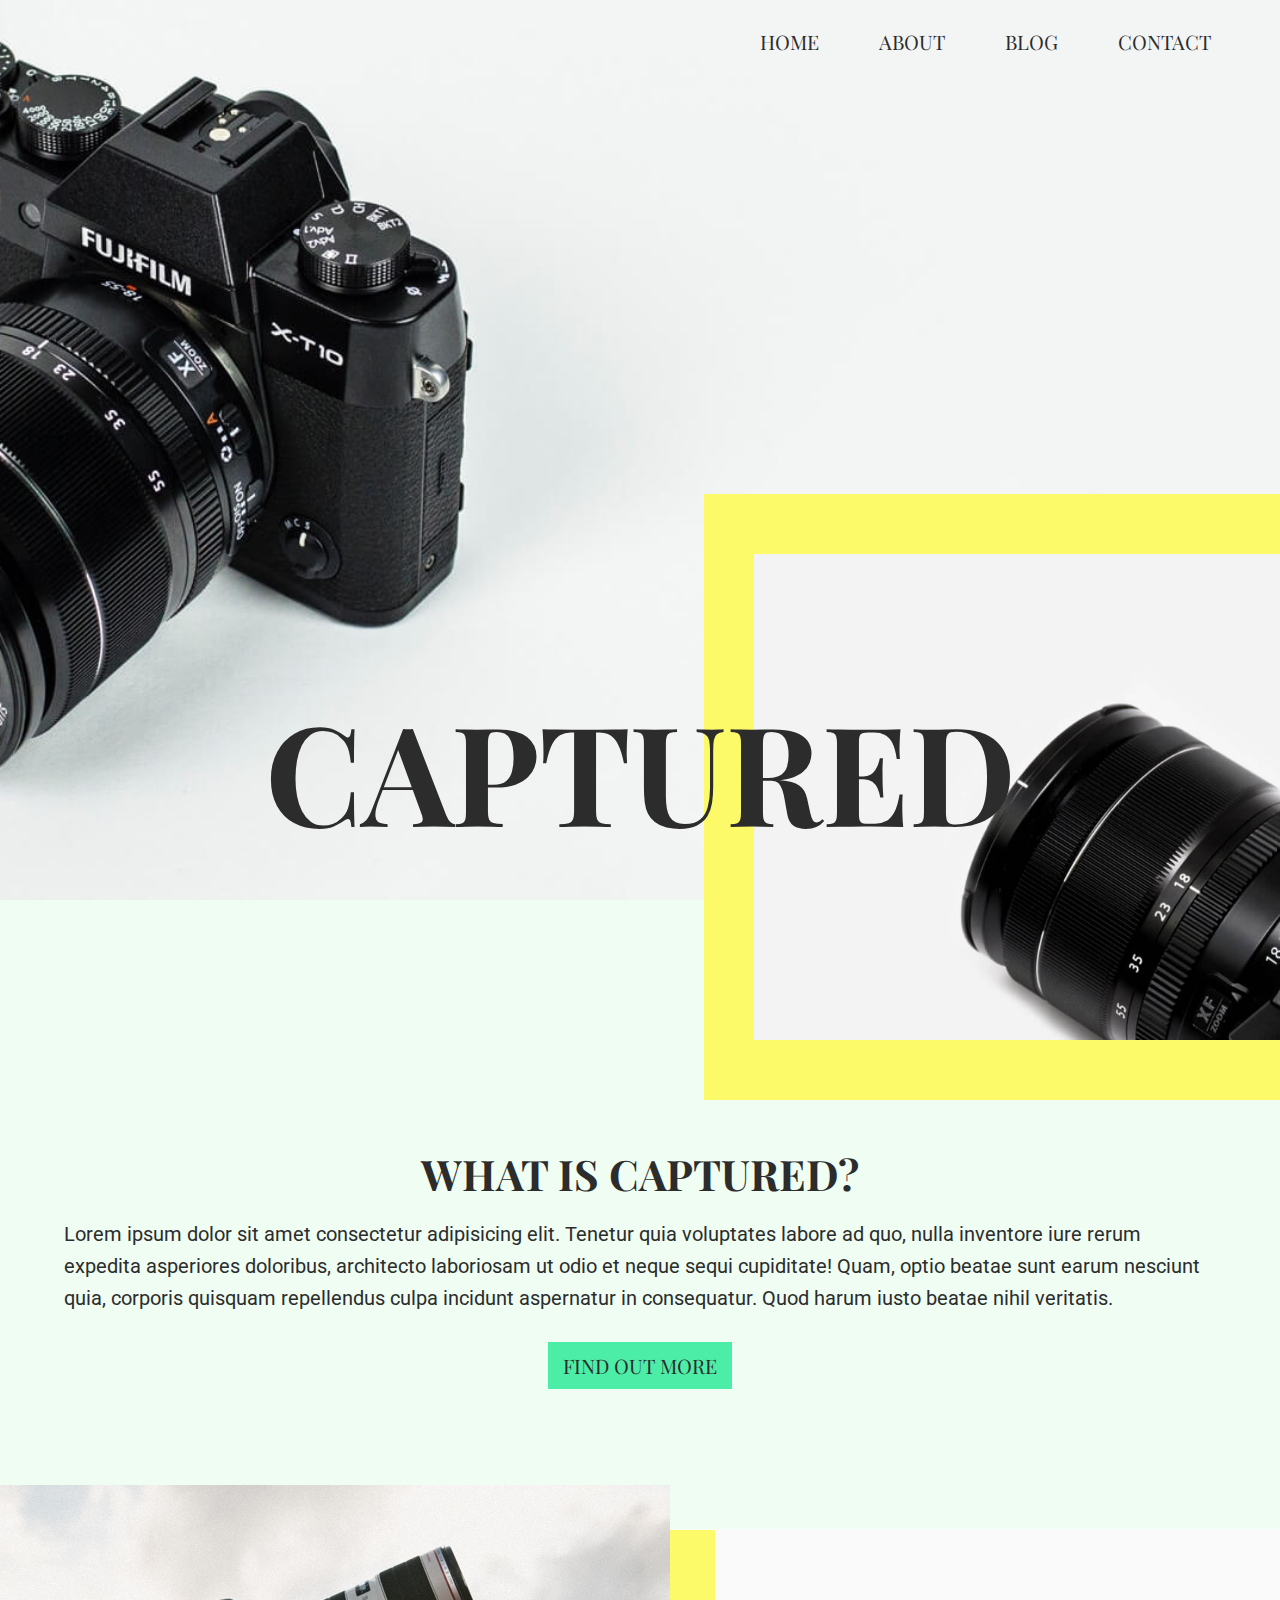
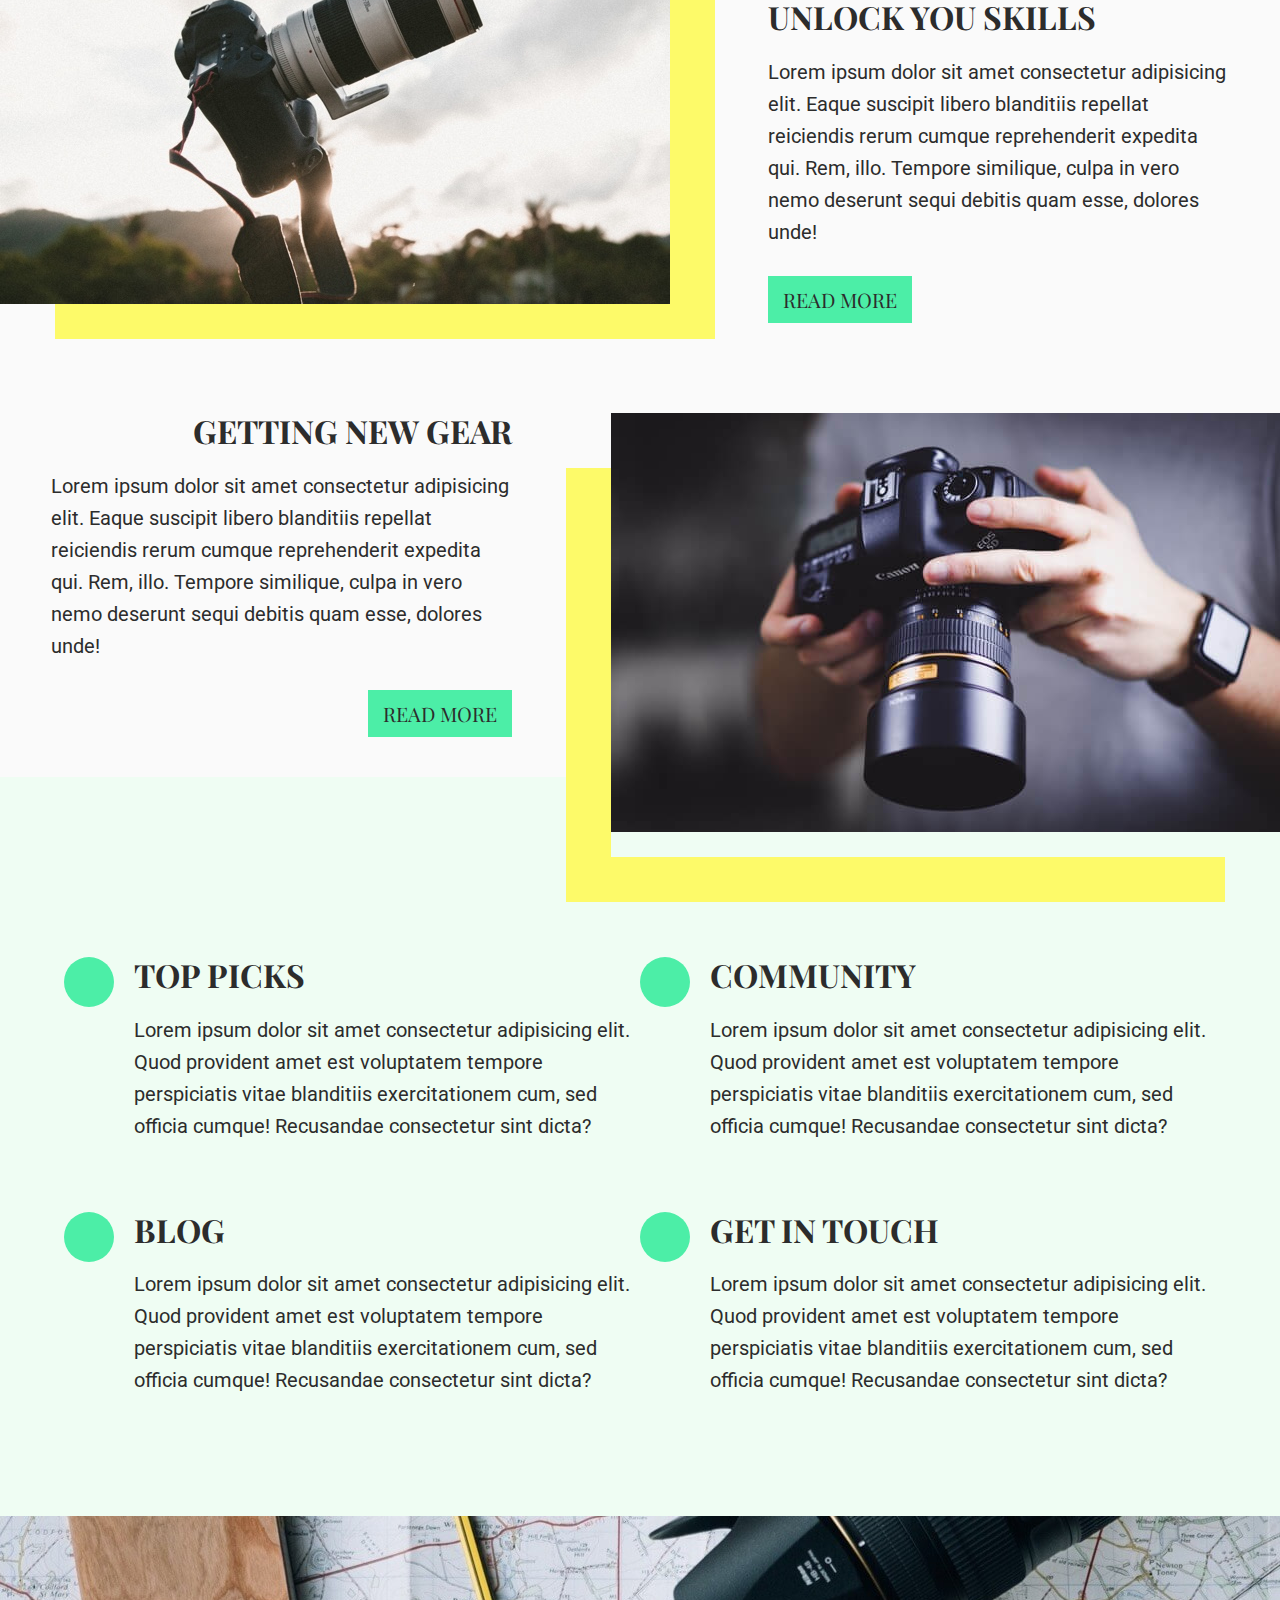
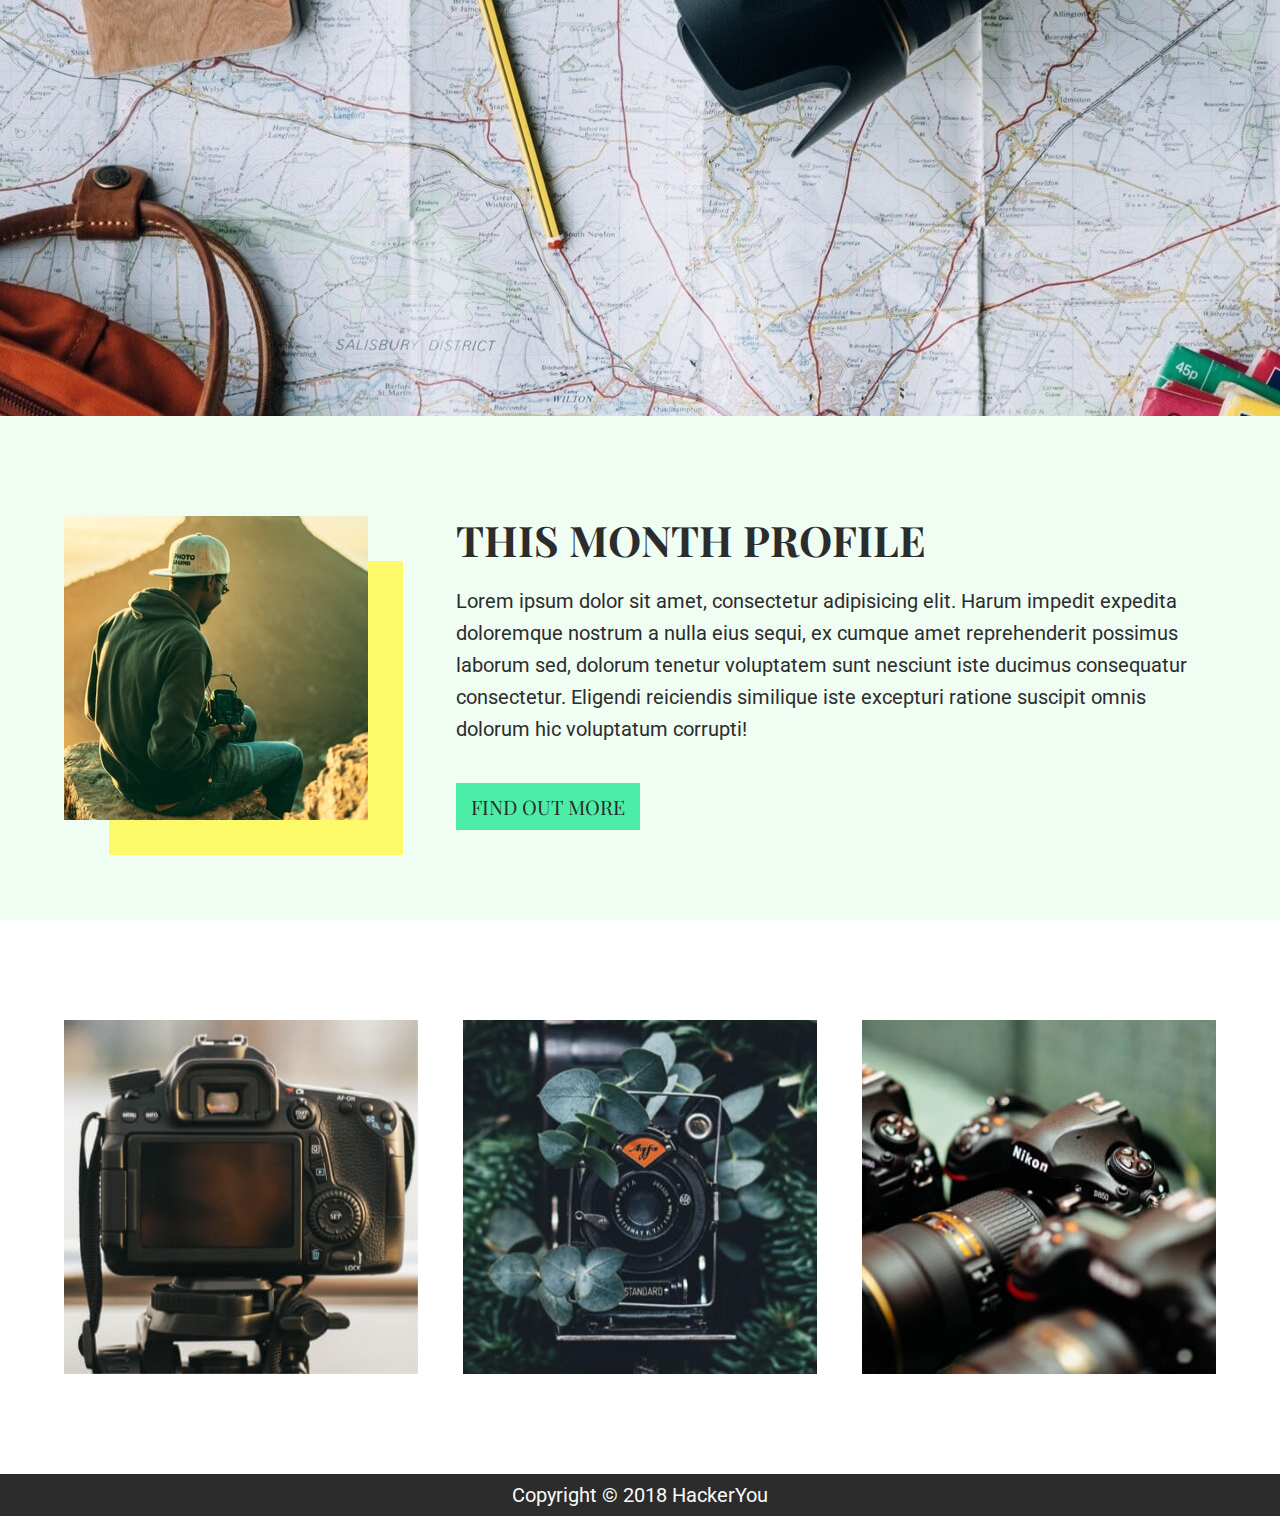
==== commit dc17f35a: "fixed blog section in index styling" ====
--- a/index.html
+++ b/index.html
@@ -61,27 +61,33 @@
               <img src="./assets/left-image.jpg" alt="A camera on a tripod" />
             </div>
             <div class="textContainer">
-              <h3>Unlock you skills</h3>
-              <p>
-                Lorem ipsum dolor sit amet consectetur adipisicing elit. Eaque
-                suscipit libero blanditiis repellat reiciendis rerum cumque
-                reprehenderit expedita qui. Rem, illo. Tempore similique, culpa
-                in vero nemo deserunt sequi debitis quam esse, dolores unde!
-              </p>
-              <a href="#" class="button">Read more</a>
+              <div class="inner">
+                <h3>Unlock you skills</h3>
+                <p>
+                  Lorem ipsum dolor sit amet consectetur adipisicing elit. Eaque
+                  suscipit libero blanditiis repellat reiciendis rerum cumque
+                  reprehenderit expedita qui. Rem, illo. Tempore similique,
+                  culpa in vero nemo deserunt sequi debitis quam esse, dolores
+                  unde!
+                </p>
+                <a href="#" class="button">Read more</a>
+              </div>
             </div>
           </div>
           <div class="row rowTwo">
             <div class="textContainer">
-              <h3>Getting new gear</h3>
-              <p>
-                Lorem ipsum dolor sit amet consectetur adipisicing elit. Eaque
-                suscipit libero blanditiis repellat reiciendis rerum cumque
-                reprehenderit expedita qui. Rem, illo. Tempore similique, culpa
-                in vero nemo deserunt sequi debitis quam esse, dolores unde!
-              </p>
-              <div class="btnContainer">
-                <a href="#" class="button">Read more</a>
+              <div class="inner">
+                <h3>Getting new gear</h3>
+                <p>
+                  Lorem ipsum dolor sit amet consectetur adipisicing elit. Eaque
+                  suscipit libero blanditiis repellat reiciendis rerum cumque
+                  reprehenderit expedita qui. Rem, illo. Tempore similique,
+                  culpa in vero nemo deserunt sequi debitis quam esse, dolores
+                  unde!
+                </p>
+                <div class="btnContainer">
+                  <a href="#" class="button">Read more</a>
+                </div>
               </div>
             </div>
             <div class="imgContainer">
--- a/styles/style.css
+++ b/styles/style.css
@@ -359,24 +359,20 @@
   transition: 0.3s border;
   position: relative;
 }
-nav ul a:before, nav ul a:after {
+nav ul a::after {
   content: "";
   position: absolute;
-  bottom: -10px;
+  bottom: -5px;
   left: 0;
   width: 0px;
-  height: 5px;
+  height: 4px;
   margin: 5px 0 0;
-  -webkit-transition: all 0.2s ease-in-out;
-  transition: all 0.2s ease-in-out;
-  -webkit-transition-duration: 0.75s;
-          transition-duration: 0.75s;
-  opacity: 0;
+  -webkit-transition: width 0.4s ease-in-out;
+  transition: width 0.4s ease-in-out;
   background-color: #4ceea7;
 }
-nav ul a:hover::after, nav ul a:hover::before {
+nav ul a:hover::after {
   width: 100%;
-  opacity: 1;
 }
 
 .homeHeader {
@@ -384,7 +380,7 @@
   background-size: cover;
   background-repeat: no-repeat;
   background-position: center;
-  height: 80vh;
+  height: 100vh;
   padding: 30px 0 50px 0;
   position: relative;
 }
@@ -409,6 +405,7 @@
   position: absolute;
   bottom: -200px;
   right: 0;
+  width: 45%;
   border-top: 60px solid #fdfa69;
   border-bottom: 60px solid #fdfa69;
   border-left: 50px solid #fdfa69;
@@ -418,6 +415,144 @@
   width: 100%;
 }
 
+.blogHeader {
+  background-image: url("../assets/blog-header.jpg");
+  background-size: cover;
+  background-repeat: no-repeat;
+  background-position: center;
+  height: 650px;
+  padding: 30px 0 0 0;
+}
+.blogHeader .wrapper {
+  height: 100%;
+}
+.blogHeader .headingContainer {
+  display: -webkit-box;
+  display: -ms-flexbox;
+  display: flex;
+  height: inherit;
+  -webkit-box-pack: end;
+      -ms-flex-pack: end;
+          justify-content: flex-end;
+  -webkit-box-align: center;
+      -ms-flex-align: center;
+          align-items: center;
+}
+.blogHeader h1 {
+  width: 66%;
+  font-size: 4rem;
+  margin-top: -110px;
+}
+
+.contactHeader {
+  background-image: url("../assets/contact-header.jpg");
+  background-size: cover;
+  background-repeat: no-repeat;
+  background-position: center;
+  height: 650px;
+  padding: 30px 0 0 0;
+}
+.contactHeader .wrapper {
+  height: 100%;
+}
+.contactHeader .headingContainer {
+  display: -webkit-box;
+  display: -ms-flexbox;
+  display: flex;
+  height: inherit;
+  -webkit-box-pack: center;
+      -ms-flex-pack: center;
+          justify-content: center;
+  -webkit-box-align: center;
+      -ms-flex-align: center;
+          align-items: center;
+}
+.contactHeader h1 {
+  font-size: 4rem;
+  margin: 0 0 100px 50px;
+}
+
+.form {
+  display: -webkit-box;
+  display: -ms-flexbox;
+  display: flex;
+  -webkit-box-orient: vertical;
+  -webkit-box-direction: normal;
+      -ms-flex-direction: column;
+          flex-direction: column;
+  padding: 50px;
+  background-color: #fafafa;
+}
+.form fieldset {
+  padding: 0;
+  margin: 0;
+  display: -webkit-box;
+  display: -ms-flexbox;
+  display: flex;
+  border: none;
+  gap: 50px;
+  margin-bottom: 50px;
+}
+.form input {
+  width: 50%;
+  border: none;
+  background-color: #fafafa;
+  border-bottom: 2px solid #4ceea7;
+  font-family: "Roboto", sans-serif;
+  color: #2c2c2c;
+  padding: 20px;
+  -webkit-transition: border 0.3s;
+  transition: border 0.3s;
+}
+.form input::-webkit-input-placeholder {
+  color: #2c2c2c;
+}
+.form input::-moz-placeholder {
+  color: #2c2c2c;
+}
+.form input:-ms-input-placeholder {
+  color: #2c2c2c;
+}
+.form input::-ms-input-placeholder {
+  color: #2c2c2c;
+}
+.form input::placeholder {
+  color: #2c2c2c;
+}
+.form input:focus, .form input:active {
+  outline: none;
+  border-bottom: 2px solid #fdfa69;
+}
+.form textarea {
+  border: 2px solid #4ceea7;
+  padding: 20px;
+  color: #2c2c2c;
+  background-color: #fafafa;
+  font-family: "Roboto", sans-serif;
+  margin-bottom: 50px;
+  -webkit-transition: border 0.3s;
+  transition: border 0.3s;
+}
+.form textarea::-webkit-input-placeholder {
+  color: #2c2c2c;
+}
+.form textarea::-moz-placeholder {
+  color: #2c2c2c;
+}
+.form textarea:-ms-input-placeholder {
+  color: #2c2c2c;
+}
+.form textarea::-ms-input-placeholder {
+  color: #2c2c2c;
+}
+.form textarea::placeholder {
+  color: #2c2c2c;
+}
+.form textarea:focus, .form textarea:active {
+  outline: none;
+  border: 2px solid #fdfa69;
+}
+
 .about {
   background-color: #effdf3;
   padding: 200px 0 150px 0;
@@ -444,18 +579,39 @@
   -webkit-box-direction: normal;
       -ms-flex-direction: column;
           flex-direction: column;
-  height: 90vh;
+  max-width: none;
+  width: 100%;
+}
+.blog .row {
+  display: -webkit-box;
+  display: -ms-flexbox;
+  display: flex;
   -webkit-box-pack: justify;
       -ms-flex-pack: justify;
           justify-content: space-between;
 }
-.blog .row {
-  display: -webkit-box;
-  display: -ms-flexbox;
-  display: flex;
+.blog .imgContainer {
+  min-width: 40%;
 }
 .blog .textContainer {
-  width: 50%;
+  display: -webkit-box;
+  display: -ms-flexbox;
+  display: flex;
+  -webkit-box-orient: vertical;
+  -webkit-box-direction: normal;
+      -ms-flex-direction: column;
+          flex-direction: column;
+  -webkit-box-pack: center;
+      -ms-flex-pack: center;
+          justify-content: center;
+  -webkit-box-align: end;
+      -ms-flex-align: end;
+          align-items: flex-end;
+  width: 40%;
+}
+.blog .inner {
+  max-width: 512px;
+  width: 90%;
 }
 .blog p {
   margin-bottom: 40px;
@@ -464,36 +620,25 @@
   width: 100%;
 }
 .blog .rowOne {
-  -webkit-box-pack: end;
-      -ms-flex-pack: end;
-          justify-content: flex-end;
+  margin-bottom: 100px;
 }
 .blog .rowOne .imgContainer {
-  position: absolute;
-  top: -40px;
-  left: 0;
-  width: 40%;
+  justify-self: flex-start;
+  margin-top: -114px;
+}
+.blog .rowOne .imgContainer img {
   -webkit-box-shadow: 50px 40px 0px -5px #fdfa69;
           box-shadow: 50px 40px 0px -5px #fdfa69;
 }
 .blog .rowOne .textContainer {
-  padding-left: 160px;
-}
-.blog .rowTwo {
-  -webkit-box-pack: start;
-      -ms-flex-pack: start;
-          justify-content: flex-start;
+  -webkit-box-align: start;
+      -ms-flex-align: start;
+          align-items: flex-start;
 }
 .blog .rowTwo .imgContainer {
-  position: absolute;
-  bottom: -50px;
-  right: 0;
-  width: 40%;
+  margin-bottom: -130px;
   -webkit-box-shadow: -50px 50px 0px -5px #fdfa69;
           box-shadow: -50px 50px 0px -5px #fdfa69;
-}
-.blog .rowTwo .textContainer {
-  padding-right: 160px;
 }
 .blog .rowTwo h3 {
   text-align: right;
@@ -598,4 +743,172 @@
   margin: 0;
   color: #fafafa;
   text-align: center;
+}
+
+.blogMain {
+  display: -webkit-box;
+  display: -ms-flexbox;
+  display: flex;
+  -webkit-box-orient: horizontal;
+  -webkit-box-direction: reverse;
+      -ms-flex-direction: row-reverse;
+          flex-direction: row-reverse;
+  -webkit-box-pack: justify;
+      -ms-flex-pack: justify;
+          justify-content: space-between;
+  width: 100%;
+  padding: 100px 0;
+}
+
+.posts {
+  max-width: 70%;
+  width: 63%;
+  margin-top: -375px;
+}
+.posts .imgContainer {
+  padding-left: 40px;
+}
+.posts .imgContainer img {
+  width: 100%;
+  -webkit-box-shadow: -45px 50px 0px -5px #fdfa69;
+          box-shadow: -45px 50px 0px -5px #fdfa69;
+}
+
+.postContainer {
+  max-width: 896px;
+  width: 90%;
+  padding: 80px 0 0 50px;
+  border: 4px solid #fdfa69;
+  border-right: none;
+}
+.postContainer h2 {
+  margin-bottom: 15px;
+}
+.postContainer span {
+  padding-left: 5px;
+}
+.postContainer p {
+  margin-top: 60px;
+}
+
+.commentsContainer {
+  max-width: 896px;
+  width: 90%;
+  padding: 50px 0 0 50px;
+}
+.commentsContainer h3 {
+  margin-bottom: 50px;
+}
+
+.comment {
+  display: -webkit-box;
+  display: -ms-flexbox;
+  display: flex;
+  margin-bottom: 100px;
+}
+.comment p {
+  margin: 0;
+}
+.comment p:first-child {
+  margin-bottom: 10px;
+}
+
+.profileImg {
+  min-width: 90px;
+  margin-right: 40px;
+}
+
+.sidebar {
+  max-width: 30%;
+  display: -webkit-box;
+  display: -ms-flexbox;
+  display: flex;
+  -webkit-box-orient: vertical;
+  -webkit-box-direction: normal;
+      -ms-flex-direction: column;
+          flex-direction: column;
+  -webkit-box-align: end;
+      -ms-flex-align: end;
+          align-items: flex-end;
+}
+.sidebar .imgContainer {
+  width: 100%;
+}
+.sidebar .imgContainer img {
+  width: 100%;
+  -webkit-box-shadow: 20px 5px 0px -5px #fafafa;
+          box-shadow: 20px 5px 0px -5px #fafafa;
+}
+
+.sidebarContainer {
+  background-color: #fafafa;
+  padding: 20px;
+  width: 384px;
+  max-width: 90%;
+  -webkit-box-shadow: 15px 0px 0px 0px #fafafa;
+          box-shadow: 15px 0px 0px 0px #fafafa;
+}
+.sidebarContainer p {
+  padding-left: 5px;
+}
+.sidebarContainer span {
+  font-weight: bold;
+}
+.sidebarContainer ul {
+  margin-top: 20px;
+}
+.sidebarContainer li {
+  line-height: 32px;
+  list-style: disc;
+  color: #4ceea7;
+  margin-left: 20px;
+}
+.sidebarContainer li a {
+  color: #2c2c2c;
+}
+
+.contactMain {
+  background: #effdf3;
+}
+.contactMain .wrapper {
+  display: -webkit-box;
+  display: -ms-flexbox;
+  display: flex;
+  -webkit-box-pack: justify;
+      -ms-flex-pack: justify;
+          justify-content: space-between;
+  padding: 150px 0;
+}
+
+.contactForm {
+  width: 72%;
+  margin-top: -425px;
+}
+.contactForm .form {
+  padding-top: 100px;
+  -webkit-box-shadow: -45px 45px 0px -5px #fdfa69;
+          box-shadow: -45px 45px 0px -5px #fdfa69;
+}
+
+.contactInfo {
+  margin-right: 100px;
+}
+.contactInfo > *:not(:last-child) {
+  margin-bottom: 20px;
+}
+.contactInfo ul {
+  display: -webkit-box;
+  display: -ms-flexbox;
+  display: flex;
+}
+.contactInfo ul li:not(last-child) {
+  margin-right: 20px;
+}
+.contactInfo h4 {
+  font-size: 26px;
+  letter-spacing: 1.1px;
+}
+.contactInfo address {
+  line-height: 32px;
+  white-space: nowrap;
 }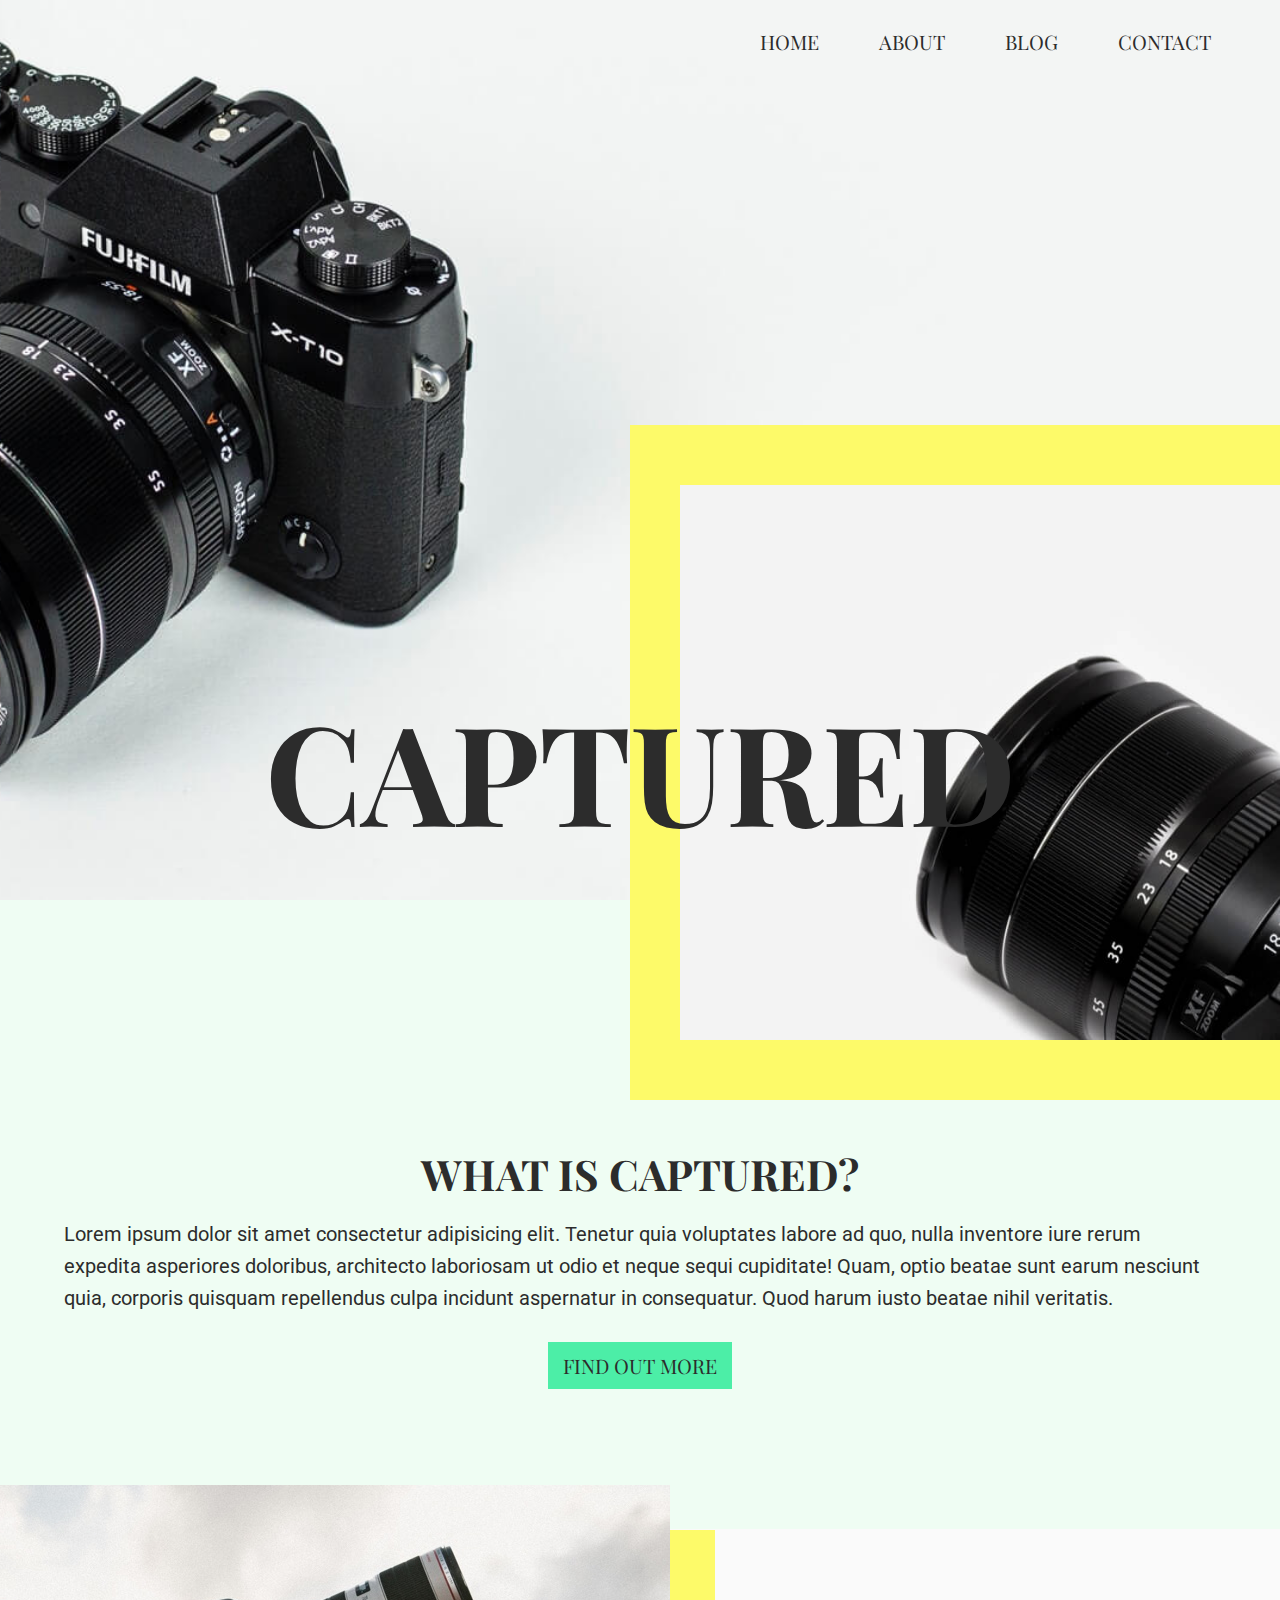
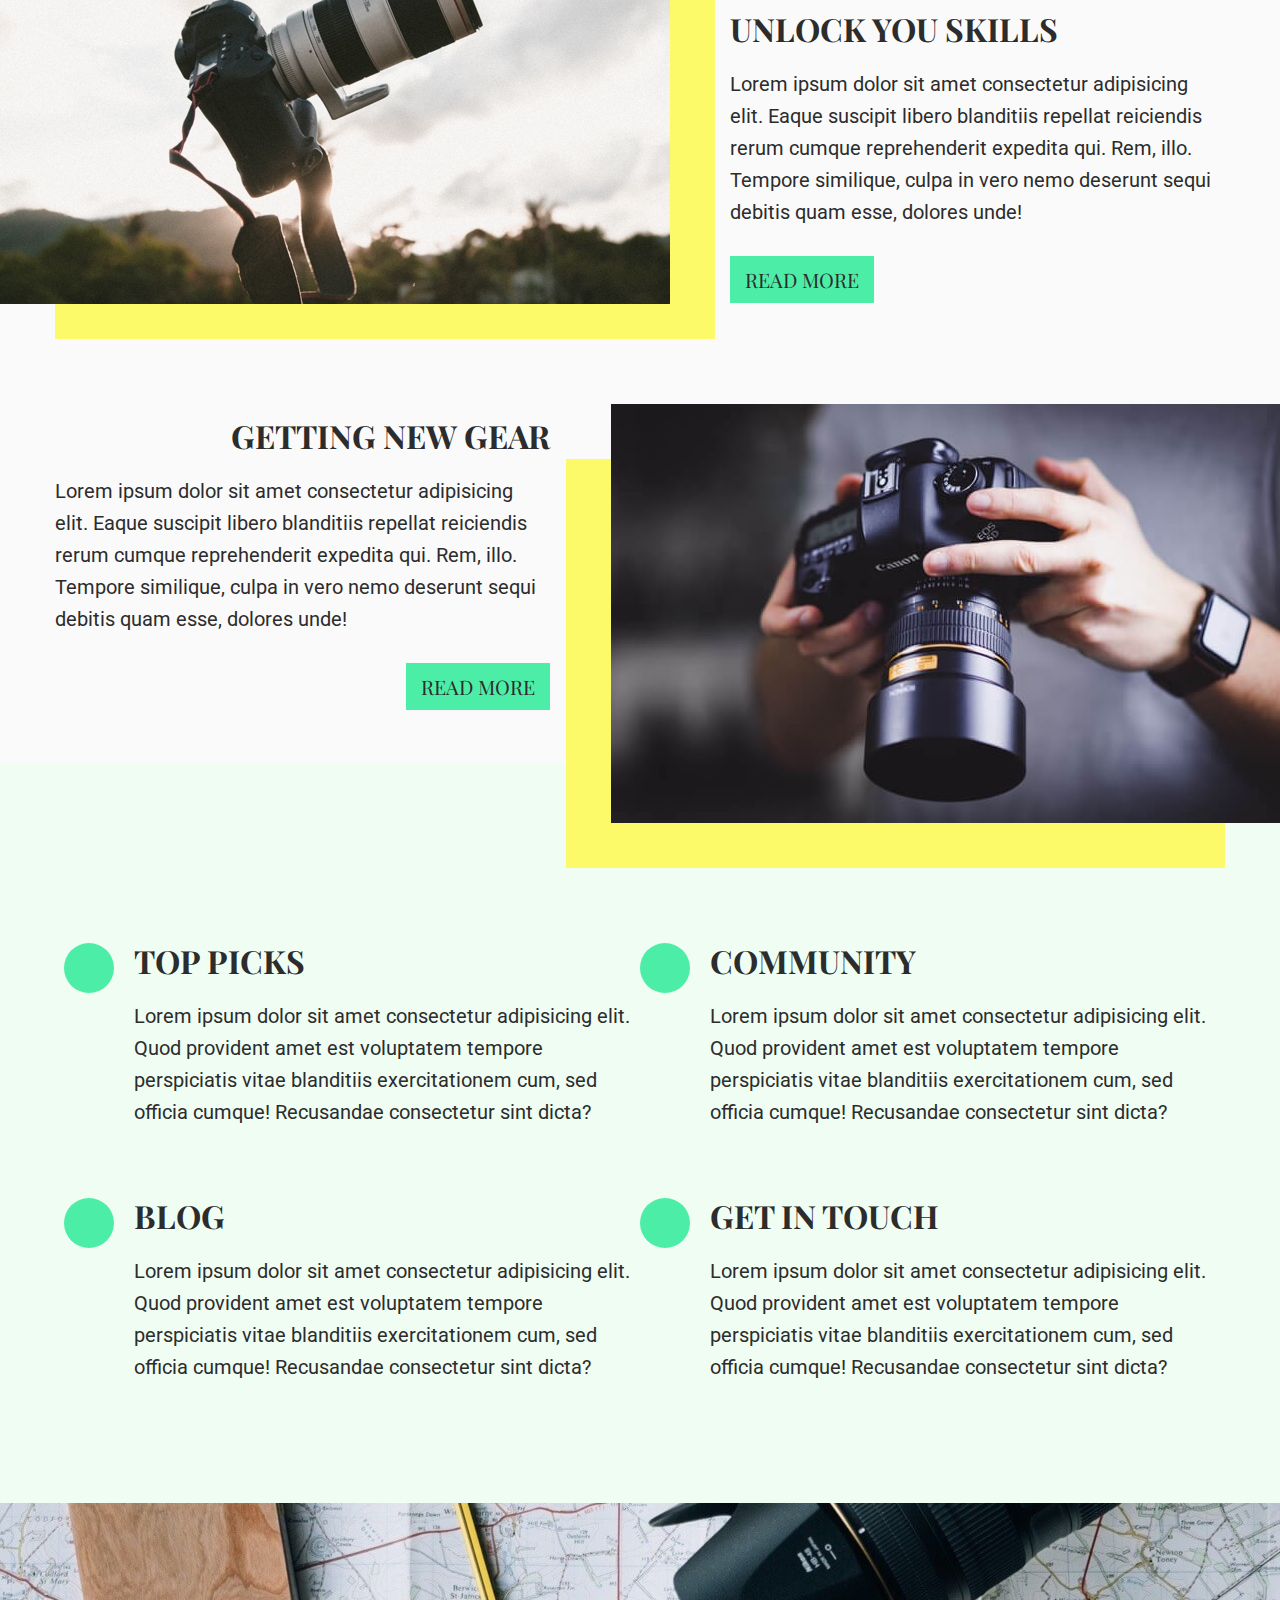
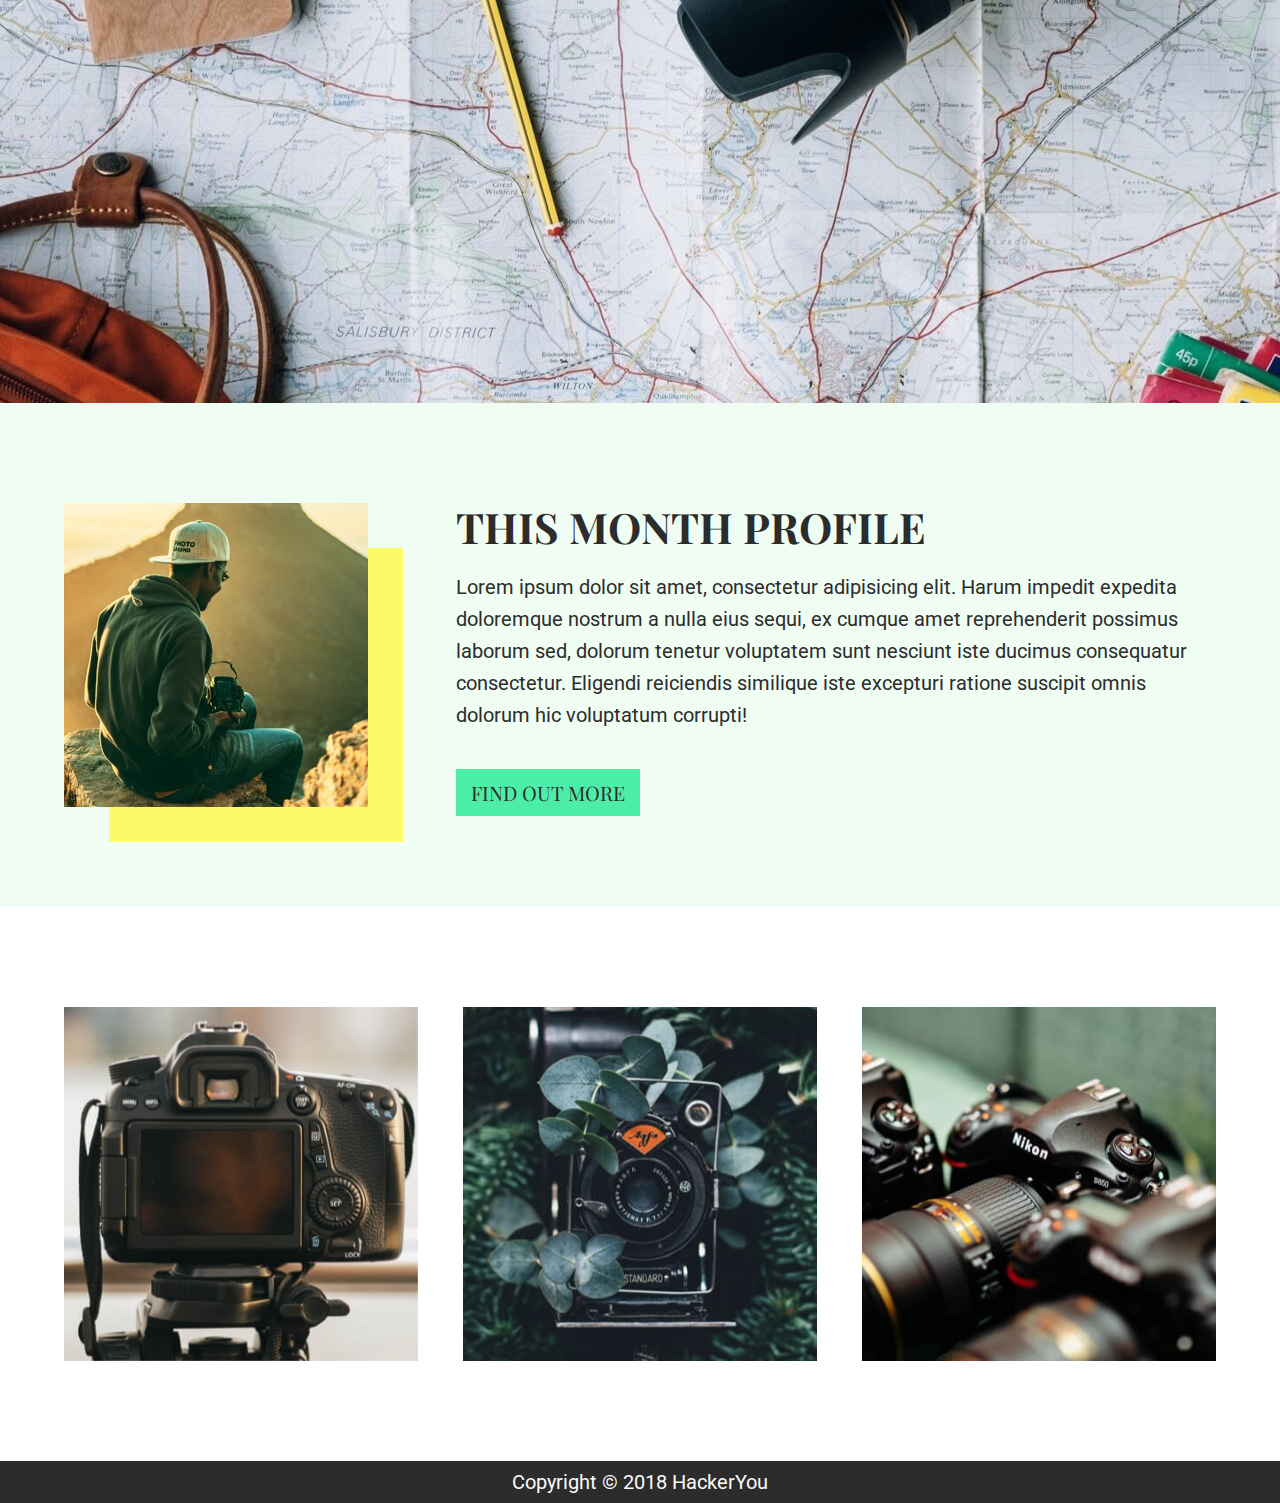
==== commit 6288b8ec: "added media queries for homepage header" ====
--- a/index.html
+++ b/index.html
@@ -20,12 +20,41 @@
     <!-- HEADER -->
     <header class="homeHeader">
       <div class="wrapper">
-        <nav>
+        <!-- Nav -->
+        <nav class="nav">
           <ul>
             <li><a href="#">Home</a></li>
             <li><a href="#about">About</a></li>
             <li><a href="./blog.html">Blog</a></li>
             <li><a href="./contact.html">Contact</a></li>
+          </ul>
+        </nav>
+
+        <input type="checkbox" id="toggleNav" />
+        <label for="toggleNav" class="menuButton">
+          <i class="fa-solid fa-bars"></i>
+        </label>
+
+        <nav class="mobileNav">
+          <ul>
+            <li><a href="#">Home</a></li>
+            <li><a href="#about">About</a></li>
+            <li><a href="./blog.html">Blog</a></li>
+            <li><a href="./contact.html">Contact</a></li>
+          </ul>
+          <ul class="social">
+            <li>
+              <a href="#"><i class="fa-brands fa-facebook-f"></i></a>
+            </li>
+            <li>
+              <a href="#"><i class="fa-brands fa-instagram"></i></a>
+            </li>
+            <li>
+              <a href="#"><i class="fa-brands fa-twitter"></i></a>
+            </li>
+            <li>
+              <a href="#"><i class="fa-brands fa-whatsapp"></i></a>
+            </li>
           </ul>
         </nav>
 
--- a/styles/style.css
+++ b/styles/style.css
@@ -335,7 +335,7 @@
   text-transform: uppercase;
 }
 
-nav {
+.nav {
   display: -webkit-box;
   display: -ms-flexbox;
   display: flex;
@@ -343,23 +343,23 @@
       -ms-flex-pack: end;
           justify-content: flex-end;
 }
-nav ul {
+.nav ul {
   display: -webkit-box;
   display: -ms-flexbox;
   display: flex;
   font-family: "Playfair Display", serif;
   text-transform: uppercase;
 }
-nav ul li:not(:last-child) {
+.nav li:not(:last-child) {
   margin-right: 50px;
 }
-nav ul a {
+.nav a {
   padding: 5px;
   -webkit-transition: 0.3s border;
   transition: 0.3s border;
   position: relative;
 }
-nav ul a::after {
+.nav a::after {
   content: "";
   position: absolute;
   bottom: -5px;
@@ -371,8 +371,62 @@
   transition: width 0.4s ease-in-out;
   background-color: #4ceea7;
 }
-nav ul a:hover::after {
+.nav a:hover::after {
   width: 100%;
+}
+
+.mobileNav {
+  background-color: #2c2c2c;
+  position: fixed;
+  top: 0;
+  left: -450px;
+  height: 100vh;
+  width: 100%;
+  max-width: 450px;
+  color: #fafafa;
+  font-family: "Playfair Display", serif;
+  font-size: 1.5rem;
+  padding: 35px;
+  -webkit-transition: 0.3s;
+  transition: 0.3s;
+  z-index: 20;
+}
+.mobileNav li {
+  text-align: center;
+  margin-bottom: 20px;
+}
+.mobileNav .social {
+  display: -webkit-box;
+  display: -ms-flexbox;
+  display: flex;
+  -webkit-box-pack: center;
+      -ms-flex-pack: center;
+          justify-content: center;
+  -ms-flex-pack: distribute;
+      justify-content: space-around;
+  margin-top: 30px;
+}
+.mobileNav i {
+  color: #fafafa;
+}
+
+label {
+  cursor: pointer;
+  text-align: right;
+  display: none;
+}
+
+input[type=checkbox] {
+  opacity: 0;
+  position: absolute;
+}
+input[type=checkbox]:checked ~ .mobileNav {
+  left: 0;
+}
+
+i {
+  font-size: 2.5rem;
+  color: #2c2c2c;
 }
 
 .homeHeader {
@@ -406,6 +460,7 @@
   bottom: -200px;
   right: 0;
   width: 45%;
+  min-width: 650px;
   border-top: 60px solid #fdfa69;
   border-bottom: 60px solid #fdfa69;
   border-left: 50px solid #fdfa69;
@@ -591,7 +646,7 @@
           justify-content: space-between;
 }
 .blog .imgContainer {
-  min-width: 40%;
+  min-width: 43%;
 }
 .blog .textContainer {
   display: -webkit-box;
@@ -607,7 +662,7 @@
   -webkit-box-align: end;
       -ms-flex-align: end;
           align-items: flex-end;
-  width: 40%;
+  width: 43%;
 }
 .blog .inner {
   max-width: 512px;
@@ -625,8 +680,6 @@
 .blog .rowOne .imgContainer {
   justify-self: flex-start;
   margin-top: -114px;
-}
-.blog .rowOne .imgContainer img {
   -webkit-box-shadow: 50px 40px 0px -5px #fdfa69;
           box-shadow: 50px 40px 0px -5px #fdfa69;
 }
@@ -636,7 +689,7 @@
           align-items: flex-start;
 }
 .blog .rowTwo .imgContainer {
-  margin-bottom: -130px;
+  margin-bottom: -110px;
   -webkit-box-shadow: -50px 50px 0px -5px #fdfa69;
           box-shadow: -50px 50px 0px -5px #fdfa69;
 }
@@ -911,4 +964,50 @@
 .contactInfo address {
   line-height: 32px;
   white-space: nowrap;
+}
+
+@media (max-width: 1200px) {
+  .homeHeader .imgContainer {
+    bottom: -150px;
+    min-width: 600px;
+    width: 50%;
+  }
+}
+@media (max-width: 1000px) {
+  .homeHeader {
+    height: 70vh;
+  }
+  .homeHeader h1 {
+    font-size: 5rem;
+  }
+  .homeHeader .imgContainer {
+    bottom: -150px;
+    min-width: 480px;
+    width: 50%;
+  }
+}
+@media (max-width: 768px) {
+  .homeHeader .wrapper {
+    -webkit-box-pack: start;
+        -ms-flex-pack: start;
+            justify-content: flex-start;
+  }
+  .homeHeader h1 {
+    font-size: 3.5rem;
+    text-align: right;
+    margin-top: 100px;
+  }
+  .homeHeader .imgContainer {
+    bottom: -150px;
+    min-width: 480px;
+    width: 50%;
+  }
+
+  .nav {
+    display: none;
+  }
+
+  label {
+    display: block;
+  }
 }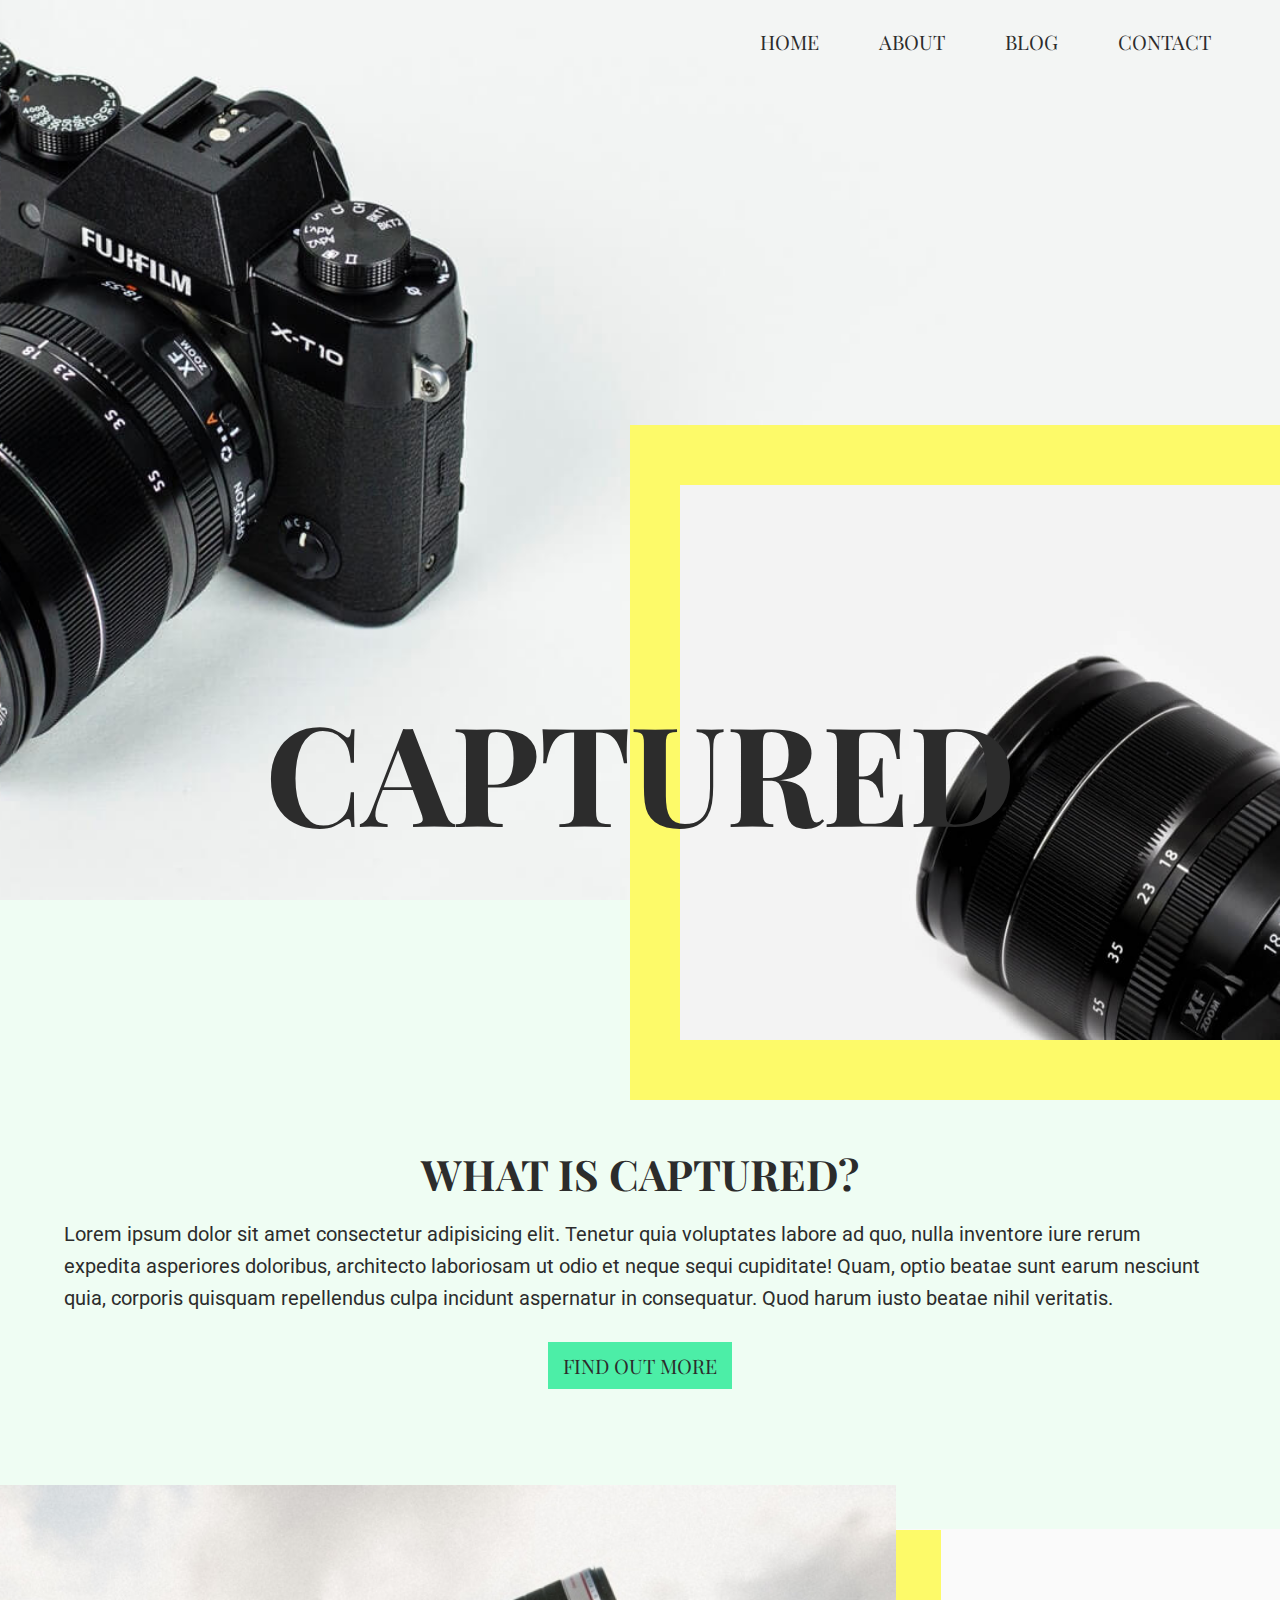
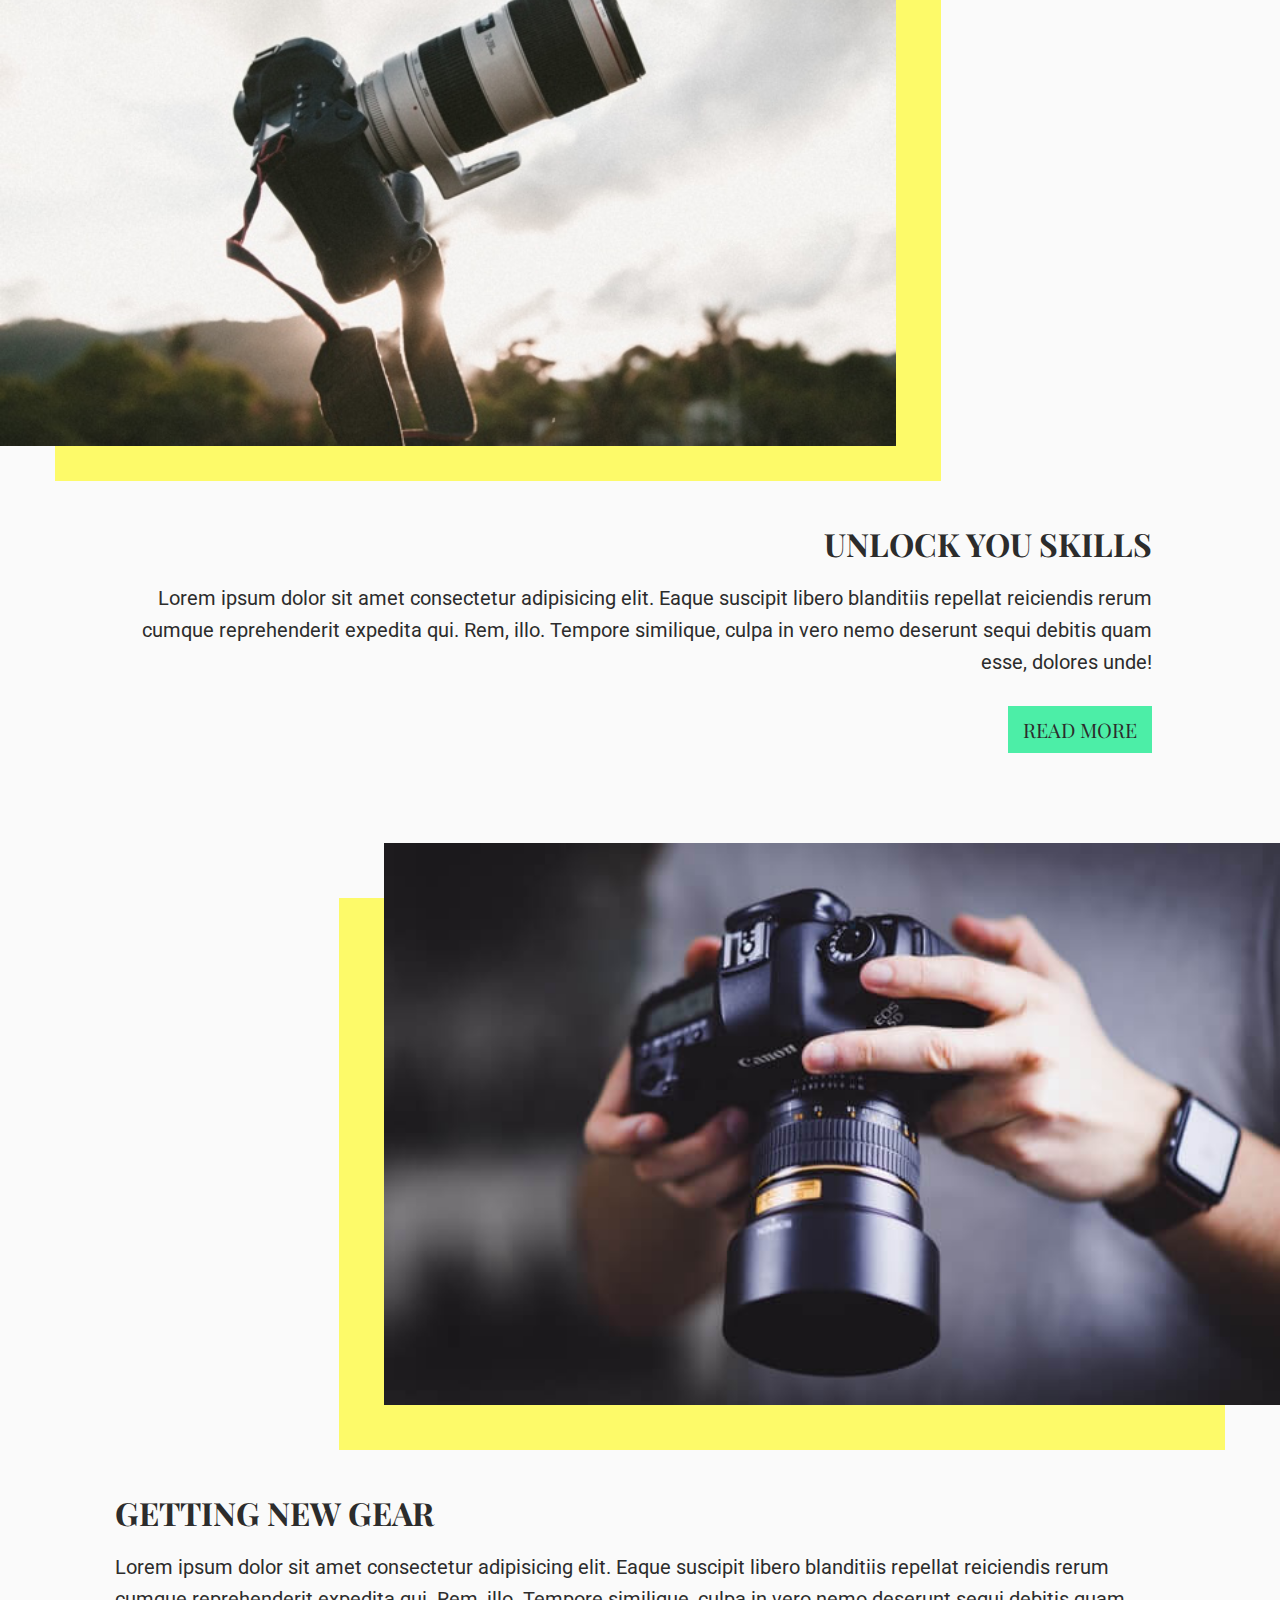
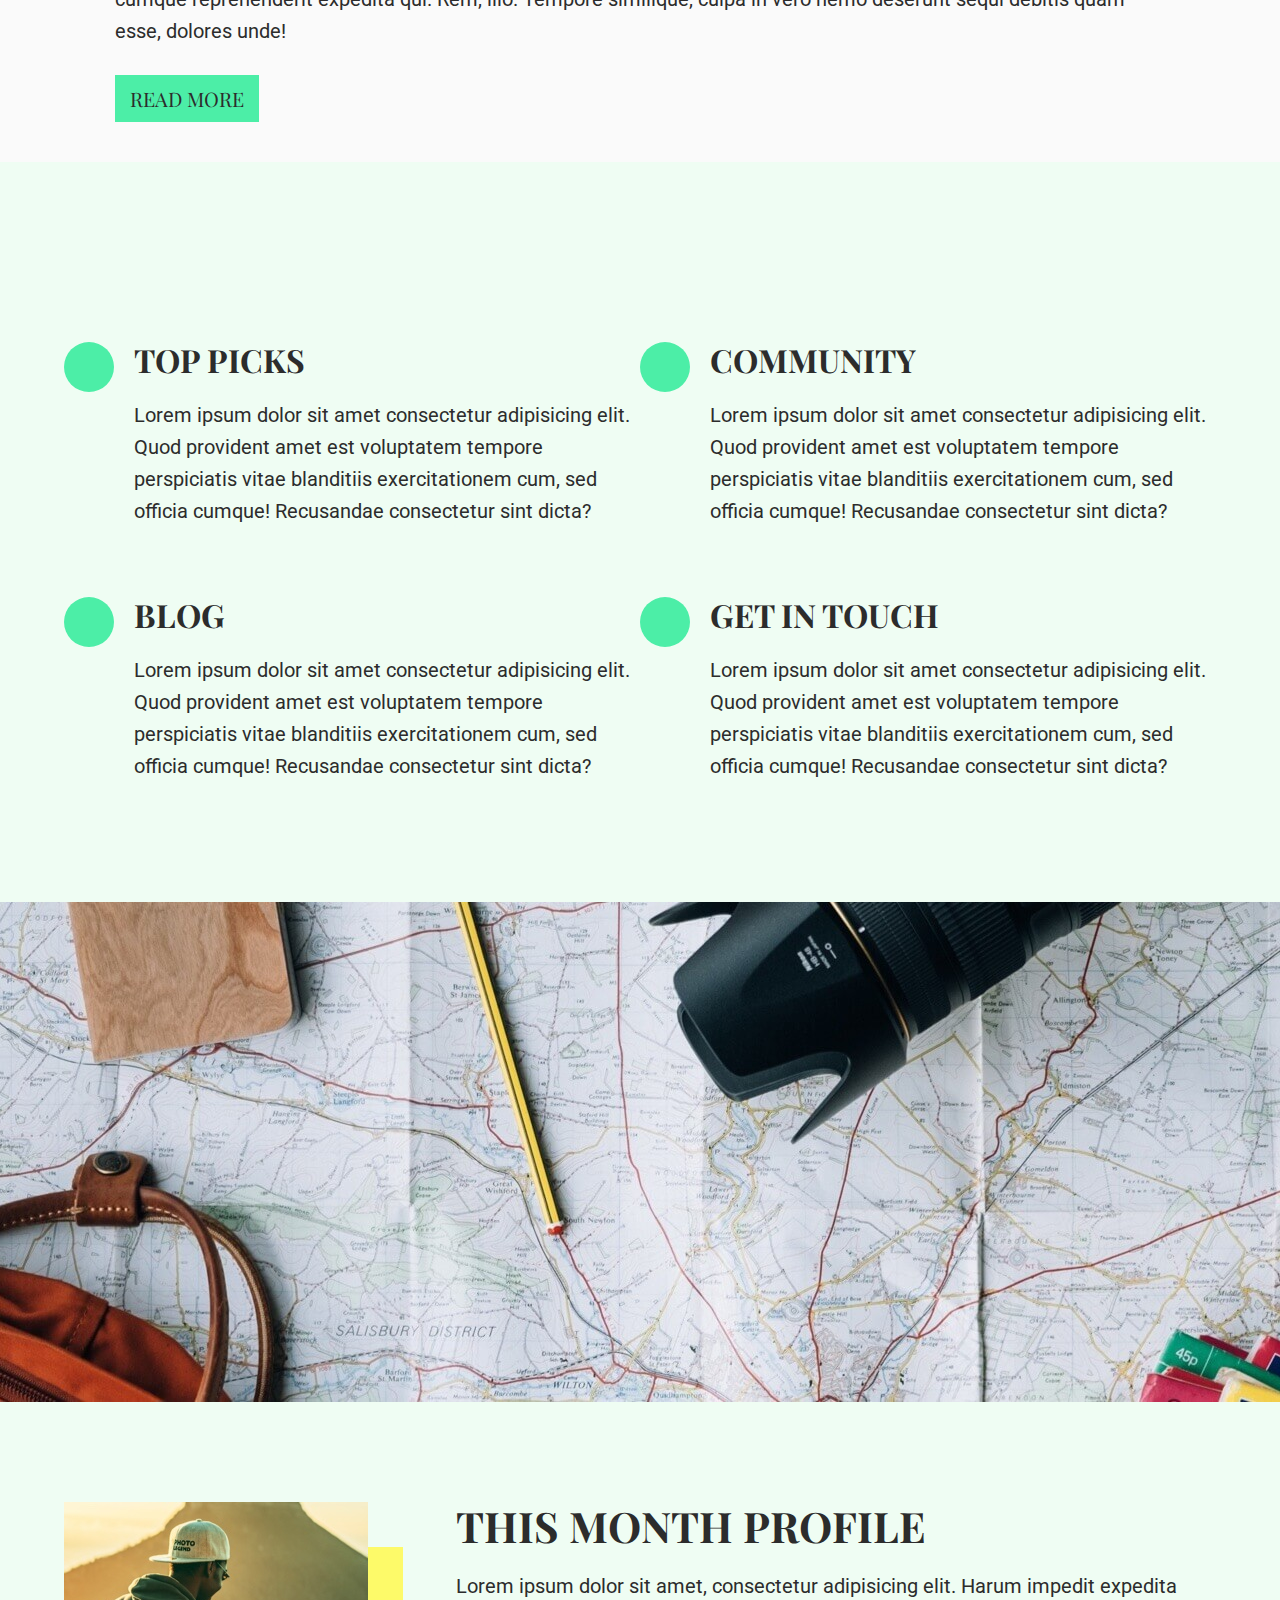
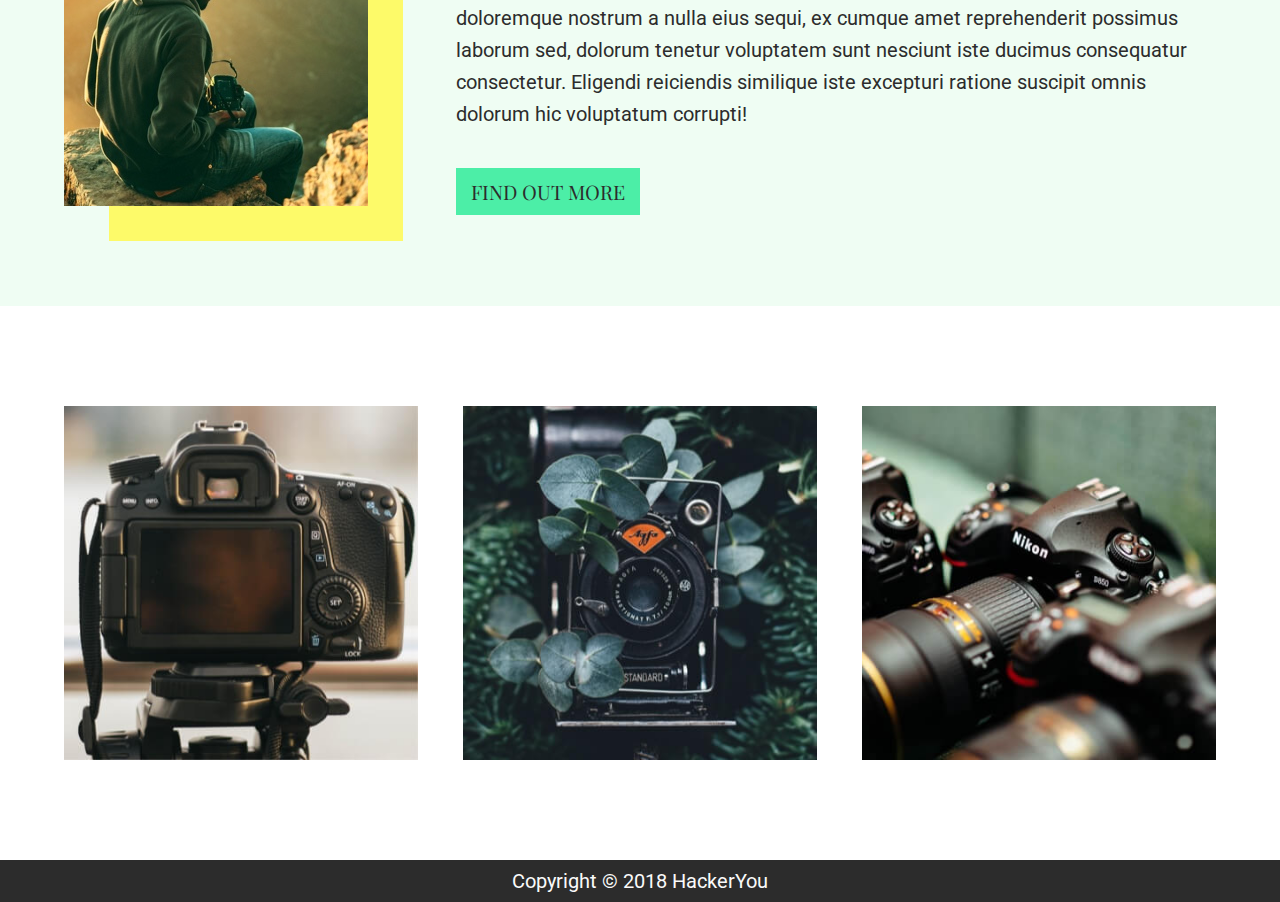
==== commit e55e8556: "added media queries for blog page" ====
--- a/index.html
+++ b/index.html
@@ -29,12 +29,10 @@
             <li><a href="./contact.html">Contact</a></li>
           </ul>
         </nav>
-
         <input type="checkbox" id="toggleNav" />
         <label for="toggleNav" class="menuButton">
           <i class="fa-solid fa-bars"></i>
         </label>
-
         <nav class="mobileNav">
           <ul>
             <li><a href="#">Home</a></li>
--- a/styles/style.css
+++ b/styles/style.css
@@ -536,7 +536,7 @@
       -ms-flex-direction: column;
           flex-direction: column;
   padding: 50px;
-  background-color: #fafafa;
+  background-color: transparent;
 }
 .form fieldset {
   padding: 0;
@@ -551,7 +551,6 @@
 .form input {
   width: 50%;
   border: none;
-  background-color: #fafafa;
   border-bottom: 2px solid #4ceea7;
   font-family: "Roboto", sans-serif;
   color: #2c2c2c;
@@ -582,11 +581,11 @@
   border: 2px solid #4ceea7;
   padding: 20px;
   color: #2c2c2c;
-  background-color: #fafafa;
   font-family: "Roboto", sans-serif;
   margin-bottom: 50px;
   -webkit-transition: border 0.3s;
   transition: border 0.3s;
+  height: 150px;
 }
 .form textarea::-webkit-input-placeholder {
   color: #2c2c2c;
@@ -616,7 +615,7 @@
   margin-top: 50px;
   text-align: center;
 }
-.about .wrapper p {
+.about p {
   text-align: left;
   margin-bottom: 40px;
 }
@@ -767,6 +766,7 @@
 }
 .profile .textContainer {
   width: 66%;
+  margin-left: 80px;
 }
 .profile p {
   margin-bottom: 50px;
@@ -786,6 +786,15 @@
 }
 .gallery .imgContainer {
   width: calc(33.3333333333% - 30px);
+  cursor: pointer;
+  -webkit-transition: -webkit-transform 0.25s;
+  transition: -webkit-transform 0.25s;
+  transition: transform 0.25s;
+  transition: transform 0.25s, -webkit-transform 0.25s;
+}
+.gallery .imgContainer:hover {
+  -webkit-transform: scale(1.1);
+          transform: scale(1.1);
 }
 
 .footer {
@@ -966,12 +975,66 @@
   white-space: nowrap;
 }
 
+@media (max-width: 1300px) {
+  .blog .row {
+    -webkit-box-orient: vertical;
+    -webkit-box-direction: normal;
+        -ms-flex-direction: column;
+            flex-direction: column;
+  }
+  .blog .imgContainer {
+    width: 70%;
+  }
+  .blog .textContainer {
+    margin-top: 80px;
+    width: 90%;
+  }
+  .blog .rowOne .textContainer {
+    -webkit-box-align: end;
+        -ms-flex-align: end;
+            align-items: flex-end;
+    text-align: right;
+  }
+  .blog .rowTwo {
+    -webkit-box-orient: vertical;
+    -webkit-box-direction: reverse;
+        -ms-flex-direction: column-reverse;
+            flex-direction: column-reverse;
+    -webkit-box-align: start;
+        -ms-flex-align: start;
+            align-items: flex-start;
+  }
+  .blog .rowTwo .imgContainer {
+    -ms-flex-item-align: end;
+        align-self: flex-end;
+  }
+  .blog .rowTwo .textContainer {
+    text-align: left;
+    margin-top: 200px;
+  }
+  .blog .rowTwo h3,
+.blog .rowTwo .btnContainer {
+    text-align: left;
+  }
+  .blog .inner {
+    max-width: 100%;
+  }
+}
 @media (max-width: 1200px) {
   .homeHeader .imgContainer {
     bottom: -150px;
     min-width: 600px;
     width: 50%;
   }
+
+  .about .wrapper {
+    margin-top: 0;
+  }
+
+  .blogHeader h1 {
+    width: 60%;
+    margin-bottom: 50px;
+  }
 }
 @media (max-width: 1000px) {
   .homeHeader {
@@ -981,26 +1044,104 @@
     font-size: 5rem;
   }
   .homeHeader .imgContainer {
-    bottom: -150px;
     min-width: 480px;
-    width: 50%;
+  }
+
+  .blog .imgContainer {
+    width: 90%;
+  }
+  .blog .rowOne .textContainer,
+.blog .rowTwo .textContainer {
+    text-align: center;
+  }
+  .blog .rowOne .textContainer h3,
+.blog .rowOne .textContainer .btnContainer,
+.blog .rowTwo .textContainer h3,
+.blog .rowTwo .textContainer .btnContainer {
+    text-align: center;
+  }
+
+  .info {
+    padding: 50px 0;
+  }
+  .info .infoContainer {
+    width: 100%;
+  }
+  .info .infoContainer:first-child {
+    margin-top: 0;
+  }
+
+  .profile .imgContainer {
+    min-width: 40%;
+    display: -webkit-box;
+    display: -ms-flexbox;
+    display: flex;
+    -webkit-box-align: center;
+        -ms-flex-align: center;
+            align-items: center;
+  }
+
+  .blogMain {
+    -webkit-box-orient: vertical;
+    -webkit-box-direction: normal;
+        -ms-flex-direction: column;
+            flex-direction: column;
+  }
+  .blogMain .posts {
+    width: 99%;
+    max-width: none;
+    -ms-flex-item-align: end;
+        align-self: flex-end;
+  }
+  .blogMain .form {
+    padding: 0;
+  }
+
+  .sidebar {
+    max-width: 90%;
+    -webkit-box-align: center;
+        -ms-flex-align: center;
+            align-items: center;
+    -ms-flex-item-align: center;
+        align-self: center;
+    margin-top: 100px;
+  }
+  .sidebar .imgContainer {
+    max-width: 70%;
+  }
+  .sidebar .sidebarContainer {
+    width: 70%;
   }
 }
 @media (max-width: 768px) {
+  h2 {
+    font-size: 1.8rem;
+  }
+
+  h3 {
+    font-size: 1.4;
+  }
+
+  .form fieldset {
+    -ms-flex-wrap: wrap;
+        flex-wrap: wrap;
+  }
+  .form input {
+    width: 100%;
+  }
+
   .homeHeader .wrapper {
     -webkit-box-pack: start;
         -ms-flex-pack: start;
             justify-content: flex-start;
   }
   .homeHeader h1 {
-    font-size: 3.5rem;
+    font-size: 3rem;
     text-align: right;
-    margin-top: 100px;
+    margin-top: 50px;
   }
   .homeHeader .imgContainer {
-    bottom: -150px;
-    min-width: 480px;
-    width: 50%;
+    min-width: 400px;
   }
 
   .nav {
@@ -1010,4 +1151,119 @@
   label {
     display: block;
   }
+
+  .about {
+    padding-bottom: 120px;
+  }
+  .about p {
+    text-align: center;
+  }
+
+  .profile .bannerContainer {
+    height: 300px;
+  }
+
+  .profile .wrapper {
+    -webkit-box-orient: vertical;
+    -webkit-box-direction: normal;
+        -ms-flex-direction: column;
+            flex-direction: column;
+    padding: 50px 0;
+  }
+  .profile .wrapper .imgContainer {
+    -webkit-box-pack: center;
+        -ms-flex-pack: center;
+            justify-content: center;
+    margin-bottom: 80px;
+  }
+  .profile .wrapper .textContainer {
+    text-align: center;
+    margin: 0 auto;
+    width: 100%;
+  }
+
+  .gallery {
+    padding: 0;
+  }
+  .gallery .wrapper {
+    width: 100%;
+  }
+  .gallery .imgContainer {
+    width: auto;
+  }
+
+  .blogHeader h1 {
+    margin-bottom: 100px;
+    font-size: 3rem;
+  }
+
+  .postContainer {
+    text-align: center;
+  }
+}
+@media (max-width: 520px) {
+  .homeHeader {
+    height: 60vh;
+  }
+  .homeHeader h1 {
+    font-size: 2.2rem;
+  }
+  .homeHeader .imgContainer {
+    min-width: 75%;
+    bottom: -100px;
+    border-top: 30px solid #fdfa69;
+    border-bottom: 30px solid #fdfa69;
+    border-left: 30px solid #fdfa69;
+  }
+
+  .mobileNav {
+    max-width: 80%;
+  }
+  .mobileNav .social {
+    -webkit-box-orient: vertical;
+    -webkit-box-direction: normal;
+        -ms-flex-direction: column;
+            flex-direction: column;
+  }
+  .mobileNav i {
+    font-size: 2rem;
+  }
+
+  .about {
+    padding-top: 150px;
+  }
+
+  .blog .row .textContainer {
+    text-align: center;
+  }
+  .blog .row h3 {
+    text-align: center;
+  }
+  .blog .row .btnContainer {
+    text-align: center;
+  }
+
+  .gallery .wrapper {
+    -webkit-box-orient: vertical;
+    -webkit-box-direction: normal;
+        -ms-flex-direction: column;
+            flex-direction: column;
+    padding: 50px 0;
+    width: 90%;
+  }
+  .gallery .wrapper .imgContainer {
+    margin: 0 auto;
+  }
+  .gallery .wrapper .imgContainer:not(:last-child) {
+    margin-bottom: 30px;
+  }
+
+  .sidebar .imgContainer {
+    max-width: none;
+  }
+
+  .sidebar .sidebarContainer {
+    width: 100%;
+    max-width: none;
+  }
 }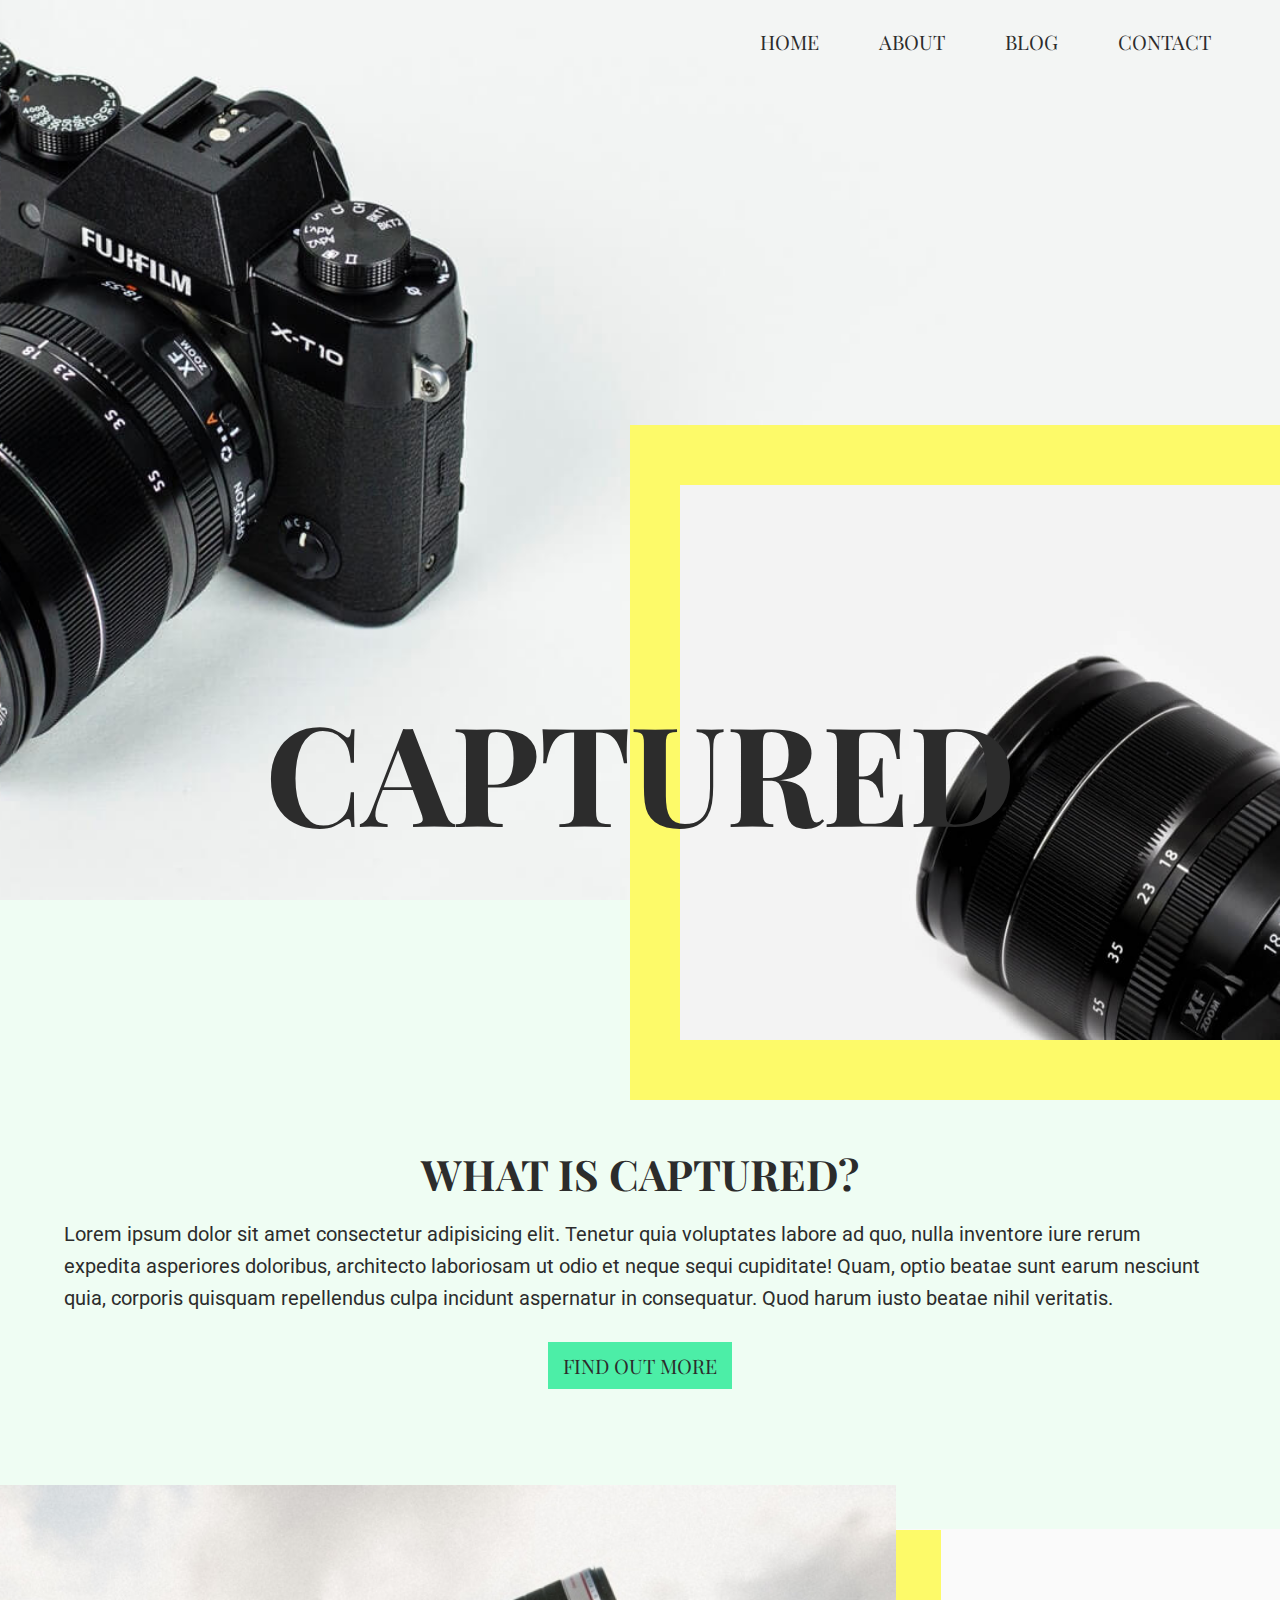
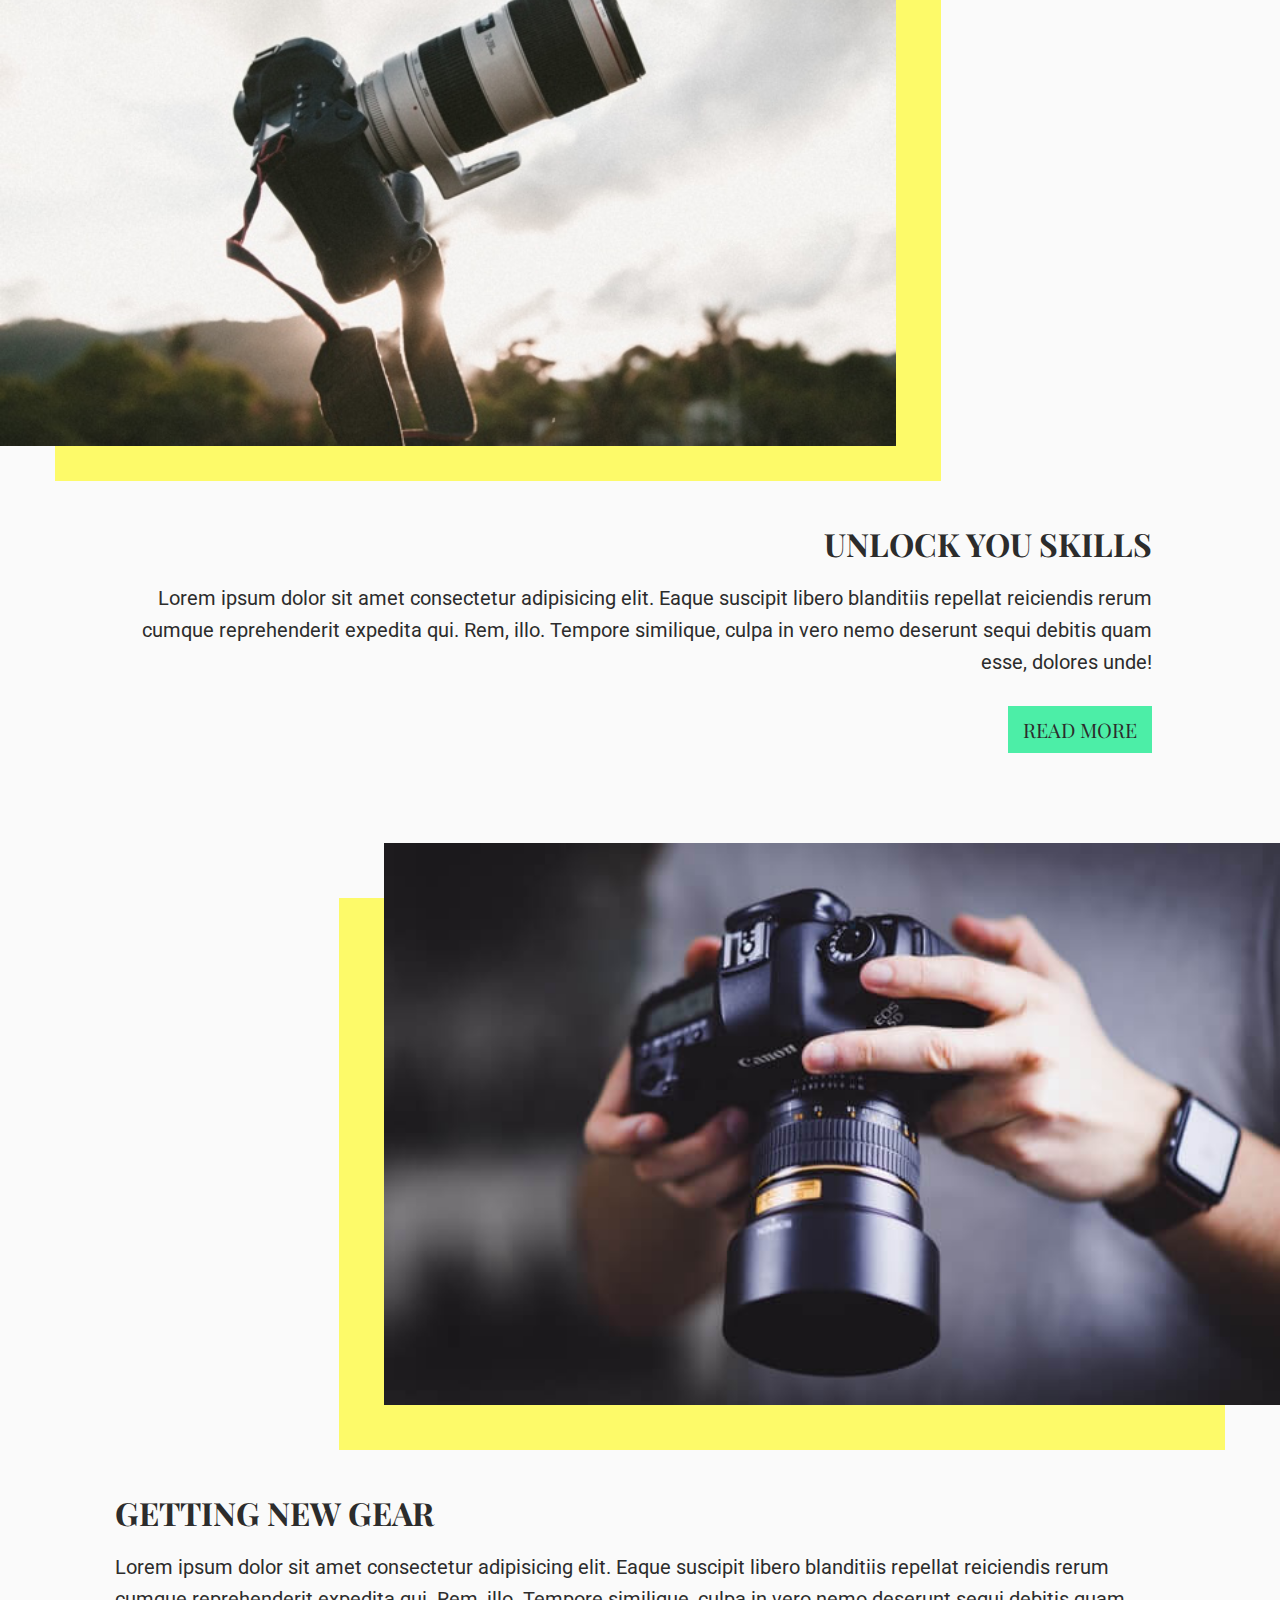
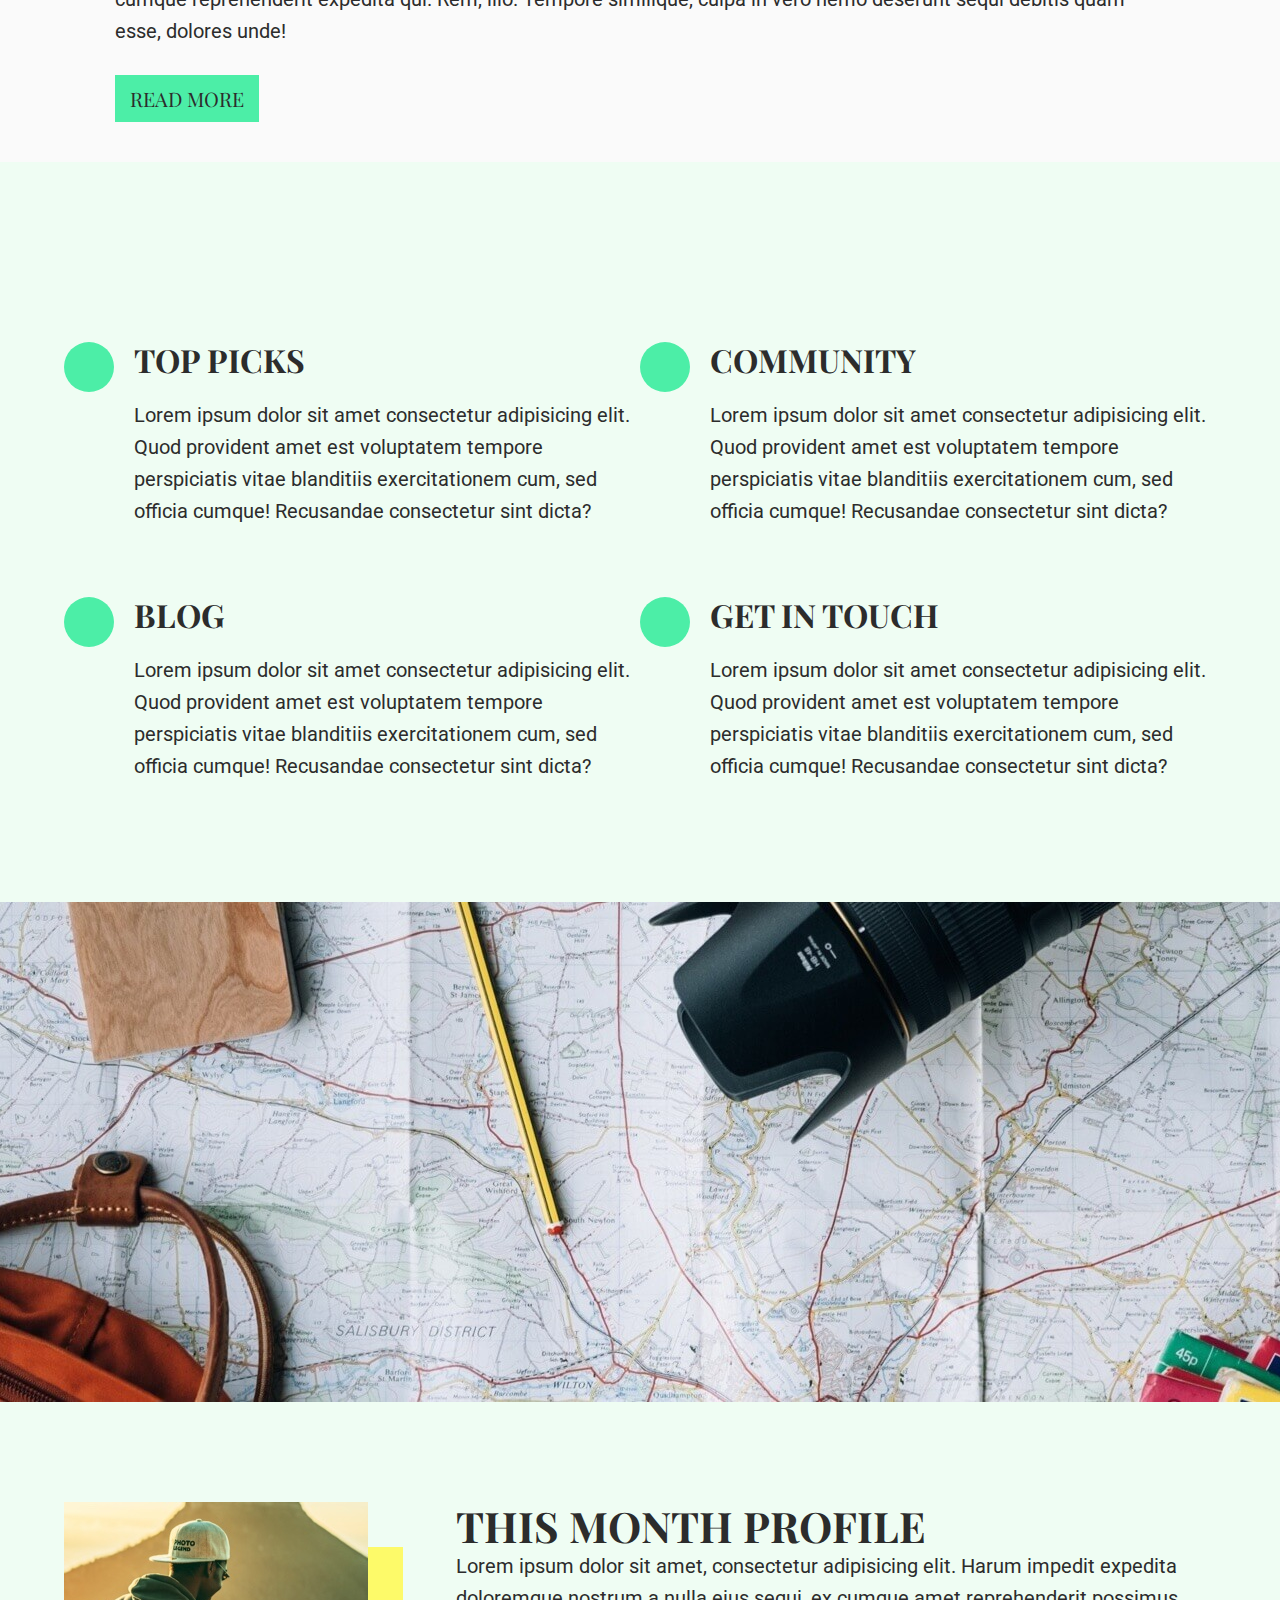
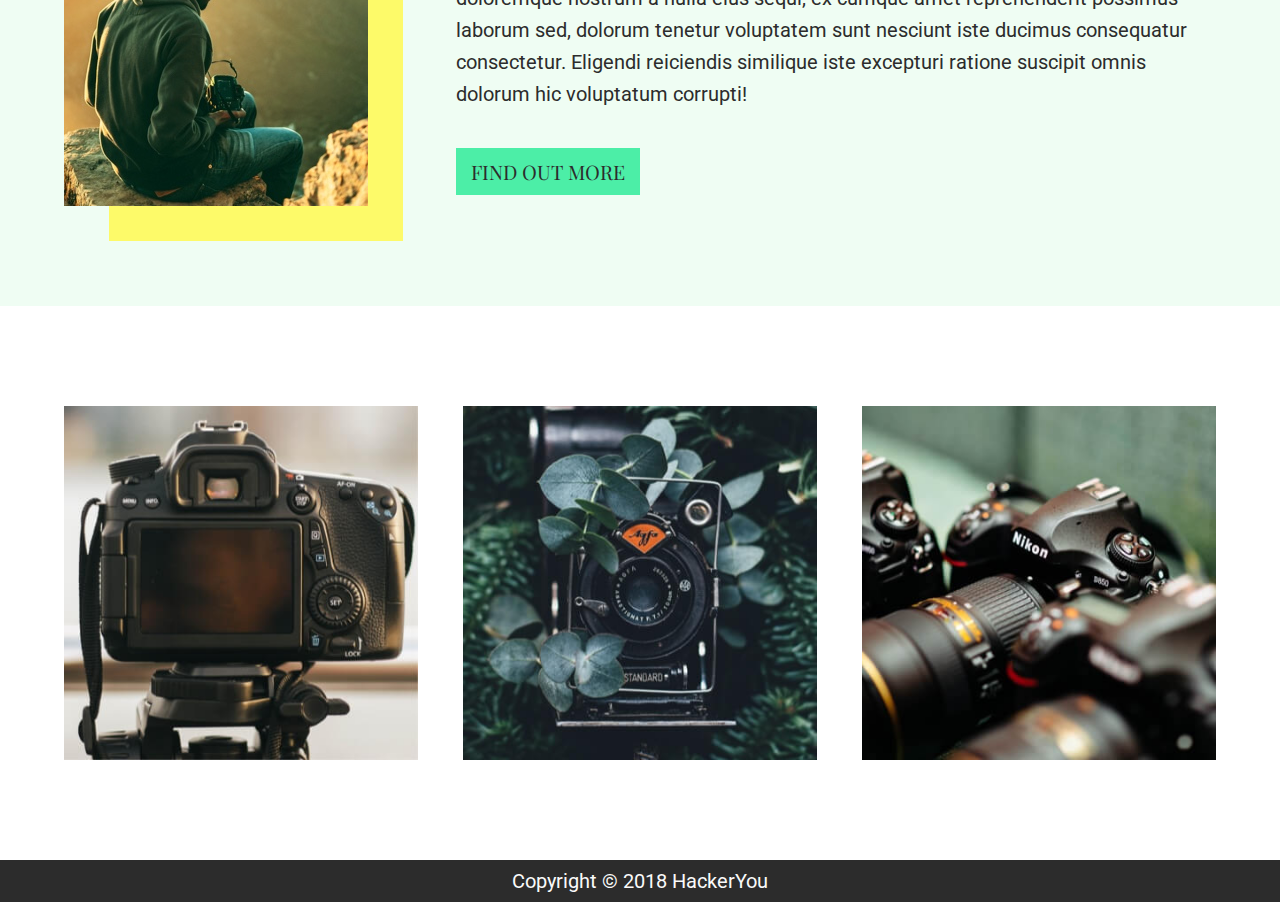
==== commit c4cbb75c: "updated nav styling, fixed some responsive behaviour" ====
--- a/index.html
+++ b/index.html
@@ -17,6 +17,8 @@
     <title>Captured</title>
   </head>
   <body>
+    <!-- Skip Link -->
+    <a href="#mainContent" class="skip-link">Skip to man content.</a>
     <!-- HEADER -->
     <header class="homeHeader">
       <div class="wrapper">
@@ -31,6 +33,7 @@
         </nav>
         <input type="checkbox" id="toggleNav" />
         <label for="toggleNav" class="menuButton">
+          <i class="fa-solid fa-x"></i>
           <i class="fa-solid fa-bars"></i>
         </label>
         <nav class="mobileNav">
--- a/styles/style.css
+++ b/styles/style.css
@@ -322,6 +322,18 @@
   display: block;
 }
 
+.skip-link {
+  position: absolute;
+  left: -1000px;
+  top: 5px;
+  background-color: #fff;
+  color: #000;
+  z-index: 10;
+}
+.skip-link:focus {
+  left: 0;
+}
+
 .wrapper {
   max-width: 1280px;
   width: 90%;
@@ -333,6 +345,15 @@
   font-family: "Playfair Display", serif;
   padding: 10px 15px;
   text-transform: uppercase;
+  -webkit-transition: 0.25s;
+  transition: 0.25s;
+}
+.button:hover {
+  background-color: #2c2c2c;
+  color: #fafafa;
+  padding: 10px 20px;
+  -webkit-box-shadow: rgba(50, 50, 93, 0.25) 0px 13px 27px -5px, rgba(0, 0, 0, 0.3) 0px 8px 16px -8px;
+          box-shadow: rgba(50, 50, 93, 0.25) 0px 13px 27px -5px, rgba(0, 0, 0, 0.3) 0px 8px 16px -8px;
 }
 
 .nav {
@@ -374,15 +395,26 @@
 .nav a:hover::after {
   width: 100%;
 }
+.nav a:active::after {
+  width: 100%;
+}
 
 .mobileNav {
   background-color: #2c2c2c;
+  display: -webkit-box;
+  display: -ms-flexbox;
+  display: flex;
+  -webkit-box-orient: vertical;
+  -webkit-box-direction: normal;
+      -ms-flex-direction: column;
+          flex-direction: column;
+  -ms-flex-pack: distribute;
+      justify-content: space-around;
   position: fixed;
-  top: 0;
-  left: -450px;
+  top: -100%;
+  left: 0;
   height: 100vh;
   width: 100%;
-  max-width: 450px;
   color: #fafafa;
   font-family: "Playfair Display", serif;
   font-size: 1.5rem;
@@ -395,6 +427,13 @@
   text-align: center;
   margin-bottom: 20px;
 }
+.mobileNav a {
+  -webkit-transition: 0.25s;
+  transition: 0.25s;
+}
+.mobileNav a:hover {
+  color: #7e7c7c;
+}
 .mobileNav .social {
   display: -webkit-box;
   display: -ms-flexbox;
@@ -414,6 +453,7 @@
   cursor: pointer;
   text-align: right;
   display: none;
+  z-index: 30;
 }
 
 input[type=checkbox] {
@@ -421,12 +461,31 @@
   position: absolute;
 }
 input[type=checkbox]:checked ~ .mobileNav {
-  left: 0;
+  top: 0;
+}
+input[type=checkbox]:checked ~ label {
+  position: fixed;
+  top: 30px;
+  right: 30px;
+  -webkit-transition: 0.3s;
+  transition: 0.3s;
+}
+input[type=checkbox]:checked ~ label i.fa-bars {
+  display: none;
+}
+input[type=checkbox]:checked ~ label i.fa-x {
+  opacity: 1;
 }
 
 i {
   font-size: 2.5rem;
-  color: #2c2c2c;
+}
+i.fa-bars {
+  color: #2c2c2c;
+}
+i.fa-x {
+  opacity: 0;
+  color: #fafafa;
 }
 
 .homeHeader {
@@ -554,6 +613,7 @@
   border-bottom: 2px solid #4ceea7;
   font-family: "Roboto", sans-serif;
   color: #2c2c2c;
+  background-color: transparent;
   padding: 20px;
   -webkit-transition: border 0.3s;
   transition: border 0.3s;
@@ -585,7 +645,8 @@
   margin-bottom: 50px;
   -webkit-transition: border 0.3s;
   transition: border 0.3s;
-  height: 150px;
+  height: 250px;
+  background-color: transparent;
 }
 .form textarea::-webkit-input-placeholder {
   color: #2c2c2c;
@@ -604,7 +665,7 @@
 }
 .form textarea:focus, .form textarea:active {
   outline: none;
-  border: 2px solid #fdfa69;
+  border-color: #fdfa69;
 }
 
 .about {
@@ -769,8 +830,7 @@
   margin-left: 80px;
 }
 .profile p {
-  margin-bottom: 50px;
-  margin-right: 20px;
+  margin: 0 20px 50px 0;
 }
 
 .gallery {
@@ -787,14 +847,20 @@
 .gallery .imgContainer {
   width: calc(33.3333333333% - 30px);
   cursor: pointer;
-  -webkit-transition: -webkit-transform 0.25s;
-  transition: -webkit-transform 0.25s;
-  transition: transform 0.25s;
-  transition: transform 0.25s, -webkit-transform 0.25s;
-}
-.gallery .imgContainer:hover {
-  -webkit-transform: scale(1.1);
-          transform: scale(1.1);
+  -webkit-transition: 0.25s;
+  transition: 0.25s;
+  overflow: hidden;
+}
+.gallery .imgContainer img {
+  -webkit-transition: -webkit-transform 0.5s;
+  transition: -webkit-transform 0.5s;
+  transition: transform 0.5s;
+  transition: transform 0.5s, -webkit-transform 0.5s;
+}
+.gallery .imgContainer img:hover {
+  -webkit-transform: scale(1.2);
+          transform: scale(1.2);
+  opacity: 0.9;
 }
 
 .footer {
@@ -947,6 +1013,7 @@
   margin-top: -425px;
 }
 .contactForm .form {
+  background-color: #fafafa;
   padding-top: 100px;
   -webkit-box-shadow: -45px 45px 0px -5px #fdfa69;
           box-shadow: -45px 45px 0px -5px #fdfa69;
@@ -965,6 +1032,9 @@
 }
 .contactInfo ul li:not(last-child) {
   margin-right: 20px;
+}
+.contactInfo i {
+  font-size: 1.5rem;
 }
 .contactInfo h4 {
   font-size: 26px;
@@ -1035,6 +1105,10 @@
     width: 60%;
     margin-bottom: 50px;
   }
+
+  .contactHeader h1 {
+    font-size: 3.5rem;
+  }
 }
 @media (max-width: 1000px) {
   .homeHeader {
@@ -1112,6 +1186,41 @@
   .sidebar .sidebarContainer {
     width: 70%;
   }
+
+  .contactHeader h1 {
+    margin-left: 0;
+  }
+
+  .contactMain .wrapper {
+    -webkit-box-orient: vertical;
+    -webkit-box-direction: reverse;
+        -ms-flex-direction: column-reverse;
+            flex-direction: column-reverse;
+    -webkit-box-align: center;
+        -ms-flex-align: center;
+            align-items: center;
+    padding-bottom: 100px;
+  }
+  .contactMain .wrapper .contactForm {
+    width: 100%;
+    -webkit-box-shadow: none;
+            box-shadow: none;
+    margin-bottom: 150px;
+  }
+  .contactMain .wrapper .contactForm .form {
+    -webkit-box-shadow: 0px 15px 0px 5px #fdfa69;
+            box-shadow: 0px 15px 0px 5px #fdfa69;
+  }
+
+  .contactInfo {
+    margin: 0;
+    text-align: center;
+  }
+  .contactInfo ul {
+    -webkit-box-pack: center;
+        -ms-flex-pack: center;
+            justify-content: center;
+  }
 }
 @media (max-width: 768px) {
   h2 {
@@ -1122,6 +1231,9 @@
     font-size: 1.4;
   }
 
+  .form {
+    padding: 30px;
+  }
   .form fieldset {
     -ms-flex-wrap: wrap;
         flex-wrap: wrap;
@@ -1156,6 +1268,25 @@
     padding-bottom: 120px;
   }
   .about p {
+    text-align: center;
+  }
+
+  .info .infoContainer {
+    -webkit-box-orient: vertical;
+    -webkit-box-direction: normal;
+        -ms-flex-direction: column;
+            flex-direction: column;
+  }
+  .info .iconContainer {
+    display: -webkit-box;
+    display: -ms-flexbox;
+    display: flex;
+    -webkit-box-pack: center;
+        -ms-flex-pack: center;
+            justify-content: center;
+    margin: 0 0 25px 0;
+  }
+  .info .textContainer {
     text-align: center;
   }
 
@@ -1192,13 +1323,47 @@
     width: auto;
   }
 
+  .blogHeader {
+    height: 70vh;
+  }
   .blogHeader h1 {
     margin-bottom: 100px;
     font-size: 3rem;
+    text-align: center;
+    width: 100%;
+  }
+
+  .posts {
+    margin-top: -260px;
   }
 
   .postContainer {
     text-align: center;
+  }
+
+  .profileImg {
+    min-width: 50px;
+    margin-right: 20px;
+  }
+
+  .contactHeader {
+    height: 400px;
+  }
+  .contactHeader .headingContainer {
+    -webkit-box-align: start;
+        -ms-flex-align: start;
+            align-items: flex-start;
+  }
+  .contactHeader h1 {
+    font-size: 2.5rem;
+    margin-top: 100px;
+  }
+
+  .contactForm {
+    margin-top: -220px;
+  }
+  .contactForm .form {
+    padding-top: 80px;
   }
 }
 @media (max-width: 520px) {
@@ -1216,9 +1381,6 @@
     border-left: 30px solid #fdfa69;
   }
 
-  .mobileNav {
-    max-width: 80%;
-  }
   .mobileNav .social {
     -webkit-box-orient: vertical;
     -webkit-box-direction: normal;
@@ -1241,6 +1403,11 @@
   }
   .blog .row .btnContainer {
     text-align: center;
+  }
+
+  .postContainer,
+.commentsContainer {
+    padding-left: 30px;
   }
 
   .gallery .wrapper {
@@ -1266,4 +1433,12 @@
     width: 100%;
     max-width: none;
   }
+
+  .contactHeader h1 {
+    font-size: 2rem;
+  }
+
+  .contactForm .form {
+    padding-top: 50px;
+  }
 }